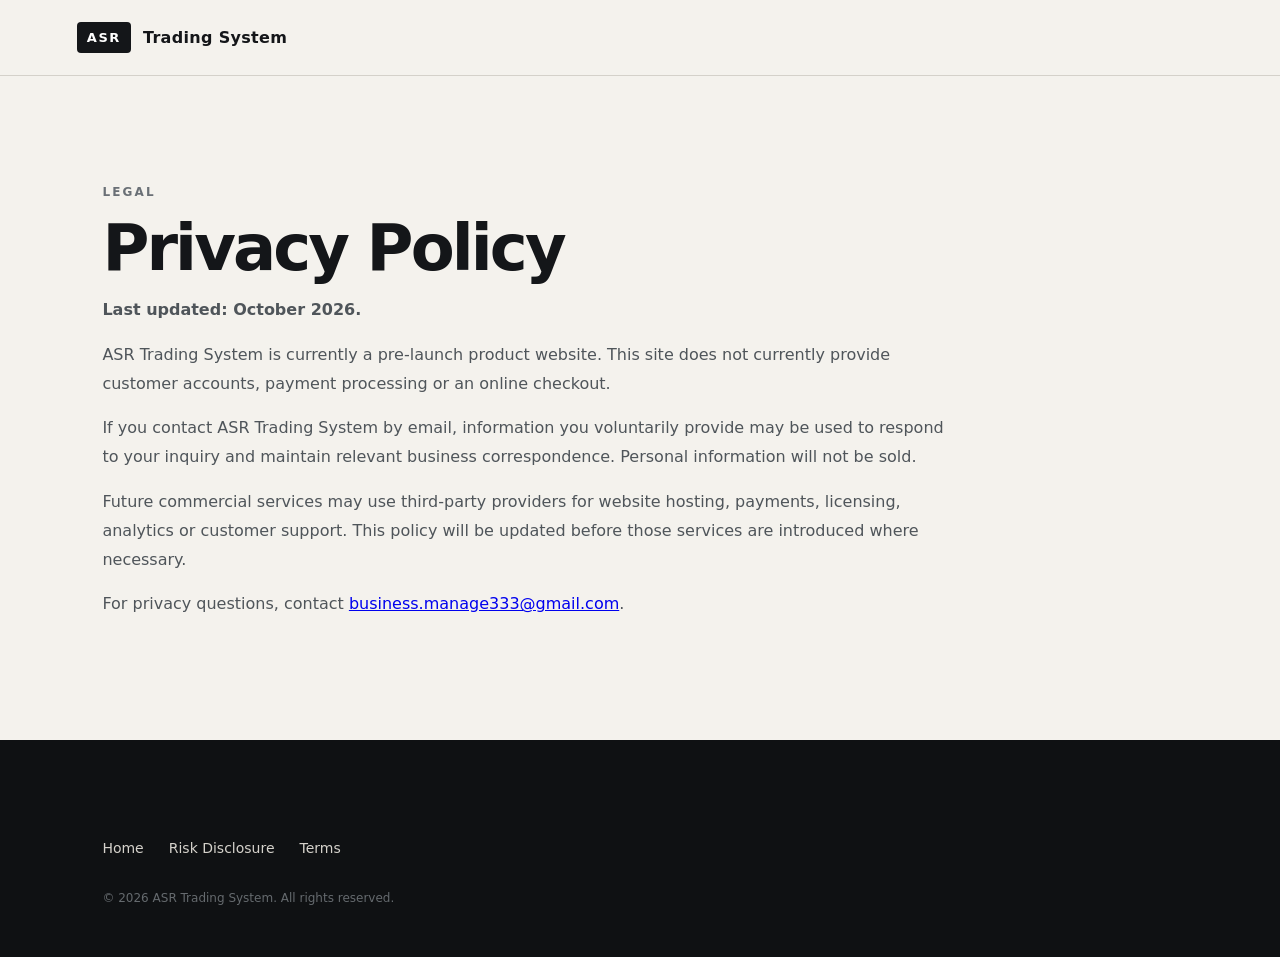
==== privacy.html @ c4603871 "Add privacy policy" ====
<!doctype html><html lang="en"><head><meta charset="utf-8"><meta name="viewport" content="width=device-width,initial-scale=1"><title>Privacy | ASR Trading System</title><link rel="stylesheet" href="styles.css"></head><body><header class="nav"><a class="brand" href="index.html"><span class="mark">ASR</span><span>Trading System</span></a></header><main><section class="section"><span class="kicker">LEGAL</span><h2>Privacy Policy</h2><div style="max-width:850px;line-height:1.8;color:#4f555a"><p><strong>Last updated: October 2026.</strong></p><p>ASR Trading System is currently a pre-launch product website. This site does not currently provide customer accounts, payment processing or an online checkout.</p><p>If you contact ASR Trading System by email, information you voluntarily provide may be used to respond to your inquiry and maintain relevant business correspondence. Personal information will not be sold.</p><p>Future commercial services may use third-party providers for website hosting, payments, licensing, analytics or customer support. This policy will be updated before those services are introduced where necessary.</p><p>For privacy questions, contact <a href="mailto:business.manage333@gmail.com">business.manage333@gmail.com</a>.</p></div></section></main><footer><div class="legal"><a href="index.html">Home</a><a href="risk.html">Risk Disclosure</a><a href="terms.html">Terms</a></div><p class="copy">© 2026 ASR Trading System. All rights reserved.</p></footer></body></html>
---- styles.css ----
*{box-sizing:border-box}html{scroll-behavior:smooth}body{margin:0;background:#f4f2ed;color:#141619;font-family:Inter,ui-sans-serif,system-ui,-apple-system,BlinkMacSystemFont,"Segoe UI",sans-serif}.nav{height:76px;display:flex;align-items:center;justify-content:space-between;padding:0 6vw;border-bottom:1px solid #d4d1ca;position:sticky;top:0;background:rgba(244,242,237,.94);backdrop-filter:blur(12px);z-index:10}.brand{display:flex;gap:12px;align-items:center;text-decoration:none;color:#141619;font-weight:750;letter-spacing:.02em}.mark{background:#141619;color:#fff;padding:8px 10px;border-radius:4px;font-size:13px;letter-spacing:.12em}.nav nav{display:flex;gap:28px}.nav nav a,.legal a{color:#555b61;text-decoration:none;font-size:14px}.nav nav a:hover,.legal a:hover{color:#111}.hero{min-height:690px;padding:110px 8vw 90px;display:flex;flex-direction:column;justify-content:center;background:linear-gradient(120deg,#f4f2ed 0%,#f4f2ed 62%,#e8e5de 62%,#e8e5de 100%)}.eyebrow,.kicker,.section-head span{font-size:12px;letter-spacing:.18em;font-weight:800;color:#6a7076}.hero h1{font-size:clamp(58px,9vw,128px);line-height:.84;letter-spacing:-.065em;margin:26px 0 30px;max-width:1000px}.hero h1 span{color:#6c737a}.lead{max-width:700px;font-size:20px;line-height:1.65;color:#4e545a}.actions{display:flex;gap:12px;margin-top:24px}.btn{display:inline-block;padding:14px 22px;border:1px solid #aaa7a0;text-decoration:none;color:#17191b;font-weight:700;font-size:14px}.btn.primary{background:#17191b;color:#fff;border-color:#17191b}.status{margin-top:48px;font-size:13px;color:#70757a}.section{padding:105px 8vw}.section-head{max-width:760px;margin-bottom:52px}.section h2{font-size:clamp(38px,5vw,70px);line-height:1;letter-spacing:-.045em;margin:16px 0}.section-head p,.split p,.release p,.contact p{font-size:18px;line-height:1.7;color:#60666c}.cards{display:grid;grid-template-columns:repeat(3,1fr);gap:1px;background:#ccc8c0;border:1px solid #ccc8c0}.cards article{background:#f4f2ed;padding:40px;min-height:290px}.tag{font-size:11px;letter-spacing:.14em;color:#747a80;font-weight:800}.cards h3{font-size:28px;margin:60px 0 15px}.cards p,.grid p{color:#62686d;line-height:1.65}.dark{background:#17191b;color:#f3f1ec}.dark .section-head span,.dark .grid p{color:#94999e}.grid{display:grid;grid-template-columns:repeat(3,1fr);border-top:1px solid #3b3e41;border-left:1px solid #3b3e41}.grid>div{padding:34px;border-right:1px solid #3b3e41;border-bottom:1px solid #3b3e41;min-height:190px}.grid b{font-size:20px}.split{display:grid;grid-template-columns:1fr 1fr;gap:10vw}.split>div:last-child{padding-top:24px}.release{background:#dfdcd4;display:flex;align-items:end;justify-content:space-between;gap:40px}.release>div{max-width:800px}.contact{min-height:420px;display:flex;align-items:center}.email{font-size:clamp(22px,3vw,42px);color:#17191b;text-decoration:none;border-bottom:2px solid #17191b}footer{background:#0f1113;color:#e7e5df;padding:65px 8vw 40px}.legal{display:flex;gap:25px;margin:35px 0}.legal a{color:#d5d2cb}.fine{max-width:950px;color:#858a8e;font-size:12px;line-height:1.7}.copy{color:#656a6e;font-size:12px;margin-top:35px}@media(max-width:800px){.nav{padding:0 5vw}.nav nav{display:none}.hero{padding:90px 6vw 70px;min-height:600px;background:#f4f2ed}.hero h1{font-size:62px}.section{padding:75px 6vw}.cards,.grid,.split{grid-template-columns:1fr}.cards h3{margin-top:35px}.release{align-items:start;flex-direction:column}.email{font-size:20px}.lead{font-size:17px}}
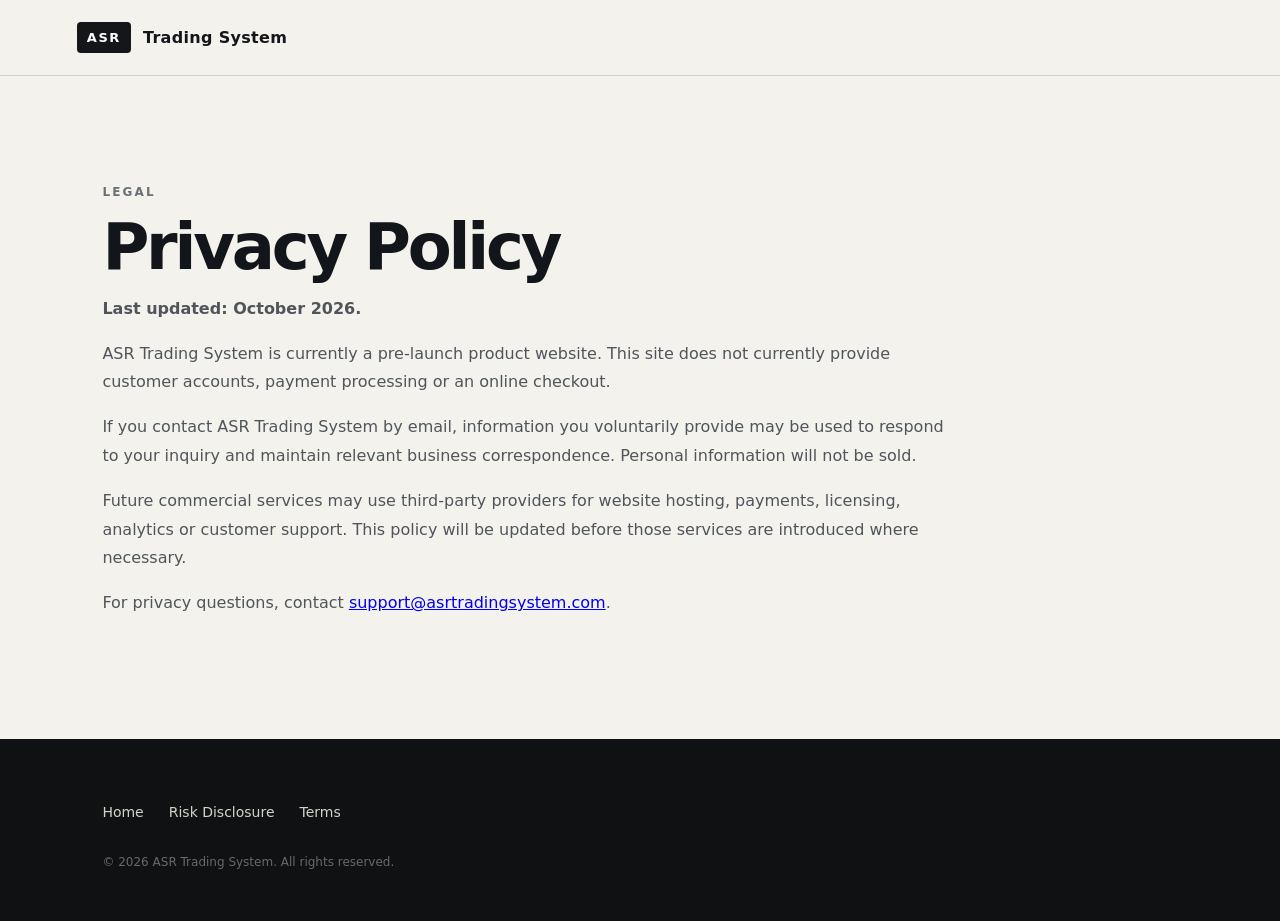
==== commit 0cc3a862: "Use ASR support email on privacy policy" ====
--- a/privacy.html
+++ b/privacy.html
@@ -1 +1 @@
-<!doctype html><html lang="en"><head><meta charset="utf-8"><meta name="viewport" content="width=device-width,initial-scale=1"><title>Privacy | ASR Trading System</title><link rel="stylesheet" href="styles.css"></head><body><header class="nav"><a class="brand" href="index.html"><span class="mark">ASR</span><span>Trading System</span></a></header><main><section class="section"><span class="kicker">LEGAL</span><h2>Privacy Policy</h2><div style="max-width:850px;line-height:1.8;color:#4f555a"><p><strong>Last updated: October 2026.</strong></p><p>ASR Trading System is currently a pre-launch product website. This site does not currently provide customer accounts, payment processing or an online checkout.</p><p>If you contact ASR Trading System by email, information you voluntarily provide may be used to respond to your inquiry and maintain relevant business correspondence. Personal information will not be sold.</p><p>Future commercial services may use third-party providers for website hosting, payments, licensing, analytics or customer support. This policy will be updated before those services are introduced where necessary.</p><p>For privacy questions, contact <a href="mailto:business.manage333@gmail.com">business.manage333@gmail.com</a>.</p></div></section></main><footer><div class="legal"><a href="index.html">Home</a><a href="risk.html">Risk Disclosure</a><a href="terms.html">Terms</a></div><p class="copy">© 2026 ASR Trading System. All rights reserved.</p></footer></body></html>+<!doctype html><html lang="en"><head><meta charset="utf-8"><meta name="viewport" content="width=device-width,initial-scale=1"><title>Privacy | ASR Trading System</title><link rel="stylesheet" href="styles.css"></head><body><header class="nav"><a class="brand" href="index.html"><span class="mark">ASR</span><span>Trading System</span></a></header><main><section class="section"><span class="kicker">LEGAL</span><h2>Privacy Policy</h2><div style="max-width:850px;line-height:1.8;color:#4f555a"><p><strong>Last updated: October 2026.</strong></p><p>ASR Trading System is currently a pre-launch product website. This site does not currently provide customer accounts, payment processing or an online checkout.</p><p>If you contact ASR Trading System by email, information you voluntarily provide may be used to respond to your inquiry and maintain relevant business correspondence. Personal information will not be sold.</p><p>Future commercial services may use third-party providers for website hosting, payments, licensing, analytics or customer support. This policy will be updated before those services are introduced where necessary.</p><p>For privacy questions, contact <a href="mailto:support@asrtradingsystem.com">support@asrtradingsystem.com</a>.</p></div></section></main><footer><div class="legal"><a href="index.html">Home</a><a href="risk.html">Risk Disclosure</a><a href="terms.html">Terms</a></div><p class="copy">© 2026 ASR Trading System. All rights reserved.</p></footer></body></html>
--- a/styles.css
+++ b/styles.css
@@ -1 +1 @@
-*{box-sizing:border-box}html{scroll-behavior:smooth}body{margin:0;background:#f4f2ed;color:#141619;font-family:Inter,ui-sans-serif,system-ui,-apple-system,BlinkMacSystemFont,"Segoe UI",sans-serif}.nav{height:76px;display:flex;align-items:center;justify-content:space-between;padding:0 6vw;border-bottom:1px solid #d4d1ca;position:sticky;top:0;background:rgba(244,242,237,.94);backdrop-filter:blur(12px);z-index:10}.brand{display:flex;gap:12px;align-items:center;text-decoration:none;color:#141619;font-weight:750;letter-spacing:.02em}.mark{background:#141619;color:#fff;padding:8px 10px;border-radius:4px;font-size:13px;letter-spacing:.12em}.nav nav{display:flex;gap:28px}.nav nav a,.legal a{color:#555b61;text-decoration:none;font-size:14px}.nav nav a:hover,.legal a:hover{color:#111}.hero{min-height:690px;padding:110px 8vw 90px;display:flex;flex-direction:column;justify-content:center;background:linear-gradient(120deg,#f4f2ed 0%,#f4f2ed 62%,#e8e5de 62%,#e8e5de 100%)}.eyebrow,.kicker,.section-head span{font-size:12px;letter-spacing:.18em;font-weight:800;color:#6a7076}.hero h1{font-size:clamp(58px,9vw,128px);line-height:.84;letter-spacing:-.065em;margin:26px 0 30px;max-width:1000px}.hero h1 span{color:#6c737a}.lead{max-width:700px;font-size:20px;line-height:1.65;color:#4e545a}.actions{display:flex;gap:12px;margin-top:24px}.btn{display:inline-block;padding:14px 22px;border:1px solid #aaa7a0;text-decoration:none;color:#17191b;font-weight:700;font-size:14px}.btn.primary{background:#17191b;color:#fff;border-color:#17191b}.status{margin-top:48px;font-size:13px;color:#70757a}.section{padding:105px 8vw}.section-head{max-width:760px;margin-bottom:52px}.section h2{font-size:clamp(38px,5vw,70px);line-height:1;letter-spacing:-.045em;margin:16px 0}.section-head p,.split p,.release p,.contact p{font-size:18px;line-height:1.7;color:#60666c}.cards{display:grid;grid-template-columns:repeat(3,1fr);gap:1px;background:#ccc8c0;border:1px solid #ccc8c0}.cards article{background:#f4f2ed;padding:40px;min-height:290px}.tag{font-size:11px;letter-spacing:.14em;color:#747a80;font-weight:800}.cards h3{font-size:28px;margin:60px 0 15px}.cards p,.grid p{color:#62686d;line-height:1.65}.dark{background:#17191b;color:#f3f1ec}.dark .section-head span,.dark .grid p{color:#94999e}.grid{display:grid;grid-template-columns:repeat(3,1fr);border-top:1px solid #3b3e41;border-left:1px solid #3b3e41}.grid>div{padding:34px;border-right:1px solid #3b3e41;border-bottom:1px solid #3b3e41;min-height:190px}.grid b{font-size:20px}.split{display:grid;grid-template-columns:1fr 1fr;gap:10vw}.split>div:last-child{padding-top:24px}.release{background:#dfdcd4;display:flex;align-items:end;justify-content:space-between;gap:40px}.release>div{max-width:800px}.contact{min-height:420px;display:flex;align-items:center}.email{font-size:clamp(22px,3vw,42px);color:#17191b;text-decoration:none;border-bottom:2px solid #17191b}footer{background:#0f1113;color:#e7e5df;padding:65px 8vw 40px}.legal{display:flex;gap:25px;margin:35px 0}.legal a{color:#d5d2cb}.fine{max-width:950px;color:#858a8e;font-size:12px;line-height:1.7}.copy{color:#656a6e;font-size:12px;margin-top:35px}@media(max-width:800px){.nav{padding:0 5vw}.nav nav{display:none}.hero{padding:90px 6vw 70px;min-height:600px;background:#f4f2ed}.hero h1{font-size:62px}.section{padding:75px 6vw}.cards,.grid,.split{grid-template-columns:1fr}.cards h3{margin-top:35px}.release{align-items:start;flex-direction:column}.email{font-size:20px}.lead{font-size:17px}}+*{box-sizing:border-box}html{scroll-behavior:smooth}body{margin:0;background:#f4f2ed;color:#121519;font-family:Inter,ui-sans-serif,system-ui,-apple-system,BlinkMacSystemFont,"Segoe UI",sans-serif}a{transition:.2s ease}.nav{height:76px;display:flex;align-items:center;justify-content:space-between;padding:0 6vw;border-bottom:1px solid #d4d1ca;position:sticky;top:0;background:rgba(244,242,237,.95);backdrop-filter:blur(14px);z-index:20}.brand{display:flex;gap:12px;align-items:center;text-decoration:none;color:#141619;font-weight:780;letter-spacing:.02em}.mark{background:#141619;color:#fff;padding:8px 10px;border-radius:4px;font-size:13px;letter-spacing:.12em}.nav nav{display:flex;gap:26px}.nav nav a,.legal a{color:#555b61;text-decoration:none;font-size:14px}.nav nav a:hover,.legal a:hover{color:#111}.hero{min-height:760px;display:grid;grid-template-columns:minmax(0,1fr) 31%;background:#f4f2ed}.hero-inner{padding:100px 7vw 80px;display:flex;flex-direction:column;justify-content:center}.eyebrow,.kicker,.section-head span{font-size:12px;letter-spacing:.18em;font-weight:800;color:#6a7076}.hero h1{font-size:clamp(62px,8.5vw,126px);line-height:.82;letter-spacing:-.065em;margin:26px 0 34px}.hero h1 span{color:#747b82}.lead{max-width:760px;font-size:20px;line-height:1.65;color:#4e545a}.actions{display:flex;gap:12px;margin-top:24px}.btn{display:inline-block;padding:14px 22px;border:1px solid #aaa7a0;text-decoration:none;color:#17191b;font-weight:750;font-size:14px}.btn:hover{transform:translateY(-1px);border-color:#17191b}.btn.primary{background:#17191b;color:#fff;border-color:#17191b}.status{margin-top:48px;font-size:11px;letter-spacing:.12em;font-weight:750;color:#70757a}.status i{display:inline-block;width:7px;height:7px;background:#6f8b78;border-radius:50%;margin-right:8px}.hero-panel{background:#e2dfd8;padding:65px 45px;display:flex;flex-direction:column;justify-content:space-between;border-left:1px solid #d4d1ca}.hero-panel>span{font-size:11px;letter-spacing:.18em;font-weight:800;color:#666c72}.metric b{display:block;font-size:130px;line-height:.8;letter-spacing:-.08em}.metric small{display:block;margin-top:20px;letter-spacing:.15em;color:#6c7278;font-weight:800}.panel-lines{border-top:1px solid #bdb9b1}.panel-lines p{margin:0;padding:15px 0;border-bottom:1px solid #bdb9b1;font-size:12px;font-weight:800;letter-spacing:.1em}.nt{font-size:12px;font-weight:800;letter-spacing:.14em}.strip{min-height:70px;background:#17191b;color:#dedbd5;display:flex;align-items:center;justify-content:space-around;gap:20px;padding:20px 6vw;font-size:11px;letter-spacing:.12em;text-transform:uppercase}.section{padding:105px 8vw}.section-head{max-width:800px;margin-bottom:52px}.section h2,.product-feature h2{font-size:clamp(40px,5vw,72px);line-height:.98;letter-spacing:-.05em;margin:16px 0}.section-head p,.about p,.release p,.contact p,.split-product p,.feature-copy>p{font-size:18px;line-height:1.7;color:#60666c}.cards{display:grid;grid-template-columns:repeat(3,1fr);gap:1px;background:#ccc8c0;border:1px solid #ccc8c0}.cards article{background:#f4f2ed;padding:38px;min-height:360px;position:relative}.num{position:absolute;right:30px;top:28px;color:#c2beb6;font-size:32px;font-weight:800}.tag{font-size:11px;letter-spacing:.14em;color:#747a80;font-weight:800}.cards h3{font-size:29px;margin:76px 0 15px}.cards p,.grid p{color:#62686d;line-height:1.65}.cards article>a{display:inline-block;margin-top:20px;color:#17191b;font-weight:750;font-size:13px;text-decoration:none}.dark{background:#17191b;color:#f3f1ec}.product-feature{padding:110px 8vw;display:grid;grid-template-columns:1fr 1fr;gap:8vw;align-items:center}.dark .kicker,.dark .section-head span,.dark .grid p{color:#94999e}.dark .feature-copy>p{color:#a5aaae}.pill-row{display:flex;flex-wrap:wrap;gap:8px;margin-top:30px}.pill-row span{border:1px solid #44484c;padding:9px 12px;font-size:11px;letter-spacing:.06em}.terminal{border:1px solid #44484c;background:#101214;padding:28px;box-shadow:0 28px 60px rgba(0,0,0,.2)}.terminal-top{display:flex;justify-content:space-between;gap:20px;border-bottom:1px solid #393d40;padding-bottom:22px;font-size:12px;letter-spacing:.08em}.terminal-top span{color:#8da995}.terminal-grid{display:grid;grid-template-columns:1fr 1fr}.terminal-grid>div{padding:26px 10px;border-bottom:1px solid #393d40}.terminal-grid>div:nth-child(odd){border-right:1px solid #393d40}.terminal small{display:block;color:#777e84;font-size:10px;letter-spacing:.13em;margin-bottom:8px}.terminal strong{font-size:14px}.terminal>p{font-size:10px;color:#656b70;line-height:1.5;margin:22px 0 0}.split-product,.about{display:grid;grid-template-columns:1fr 1fr;gap:10vw}.split-product>div:last-child,.about>div:last-child{padding-top:25px}.spec-list{margin-top:30px;border-top:1px solid #cbc7bf}.spec-list span{display:block;padding:16px 0;border-bottom:1px solid #cbc7bf;font-size:14px;font-weight:700}.indicators{background:#e4e1da}.indicator-grid{display:grid;grid-template-columns:repeat(3,1fr);border-top:1px solid #bdb9b1;border-left:1px solid #bdb9b1}.indicator-grid span{padding:28px;border-right:1px solid #bdb9b1;border-bottom:1px solid #bdb9b1;font-weight:750}.grid{display:grid;grid-template-columns:repeat(3,1fr);border-top:1px solid #3b3e41;border-left:1px solid #3b3e41}.grid>div{padding:34px;border-right:1px solid #3b3e41;border-bottom:1px solid #3b3e41;min-height:190px}.grid b{font-size:20px}.release{background:#dad7cf;display:flex;align-items:end;justify-content:space-between;gap:50px}.release>div{max-width:820px}.release-badges{display:flex;flex-wrap:wrap;gap:8px;margin-top:25px}.release-badges span{background:#f4f2ed;border:1px solid #c7c3bb;padding:9px 12px;font-size:11px;font-weight:750}.contact{min-height:430px;display:flex;align-items:center}.email{font-size:clamp(22px,3vw,42px);color:#17191b;text-decoration:none;border-bottom:2px solid #17191b}.email:hover{color:#62686d}.footer-top{display:flex;justify-content:space-between;gap:40px}footer{background:#0f1113;color:#e7e5df;padding:65px 8vw 40px}.legal{display:flex;gap:25px;flex-wrap:wrap}.legal a{color:#d5d2cb}.fine{max-width:1000px;color:#858a8e;font-size:12px;line-height:1.7;margin-top:45px}.copy{color:#656a6e;font-size:12px;margin-top:35px}@media(max-width:900px){.nav{padding:0 5vw}.nav nav{display:none}.hero{grid-template-columns:1fr;min-height:auto}.hero-inner{padding:90px 6vw 75px}.hero h1{font-size:64px}.hero-panel{display:none}.strip{justify-content:flex-start;overflow:auto;white-space:nowrap}.section,.product-feature{padding:75px 6vw}.cards,.grid,.split-product,.about,.product-feature,.indicator-grid{grid-template-columns:1fr}.cards h3{margin-top:50px}.terminal-grid{grid-template-columns:1fr}.terminal-grid>div:nth-child(odd){border-right:0}.release{align-items:start;flex-direction:column}.email{font-size:20px}.lead{font-size:17px}.footer-top{flex-direction:column}.legal{margin-top:15px}}
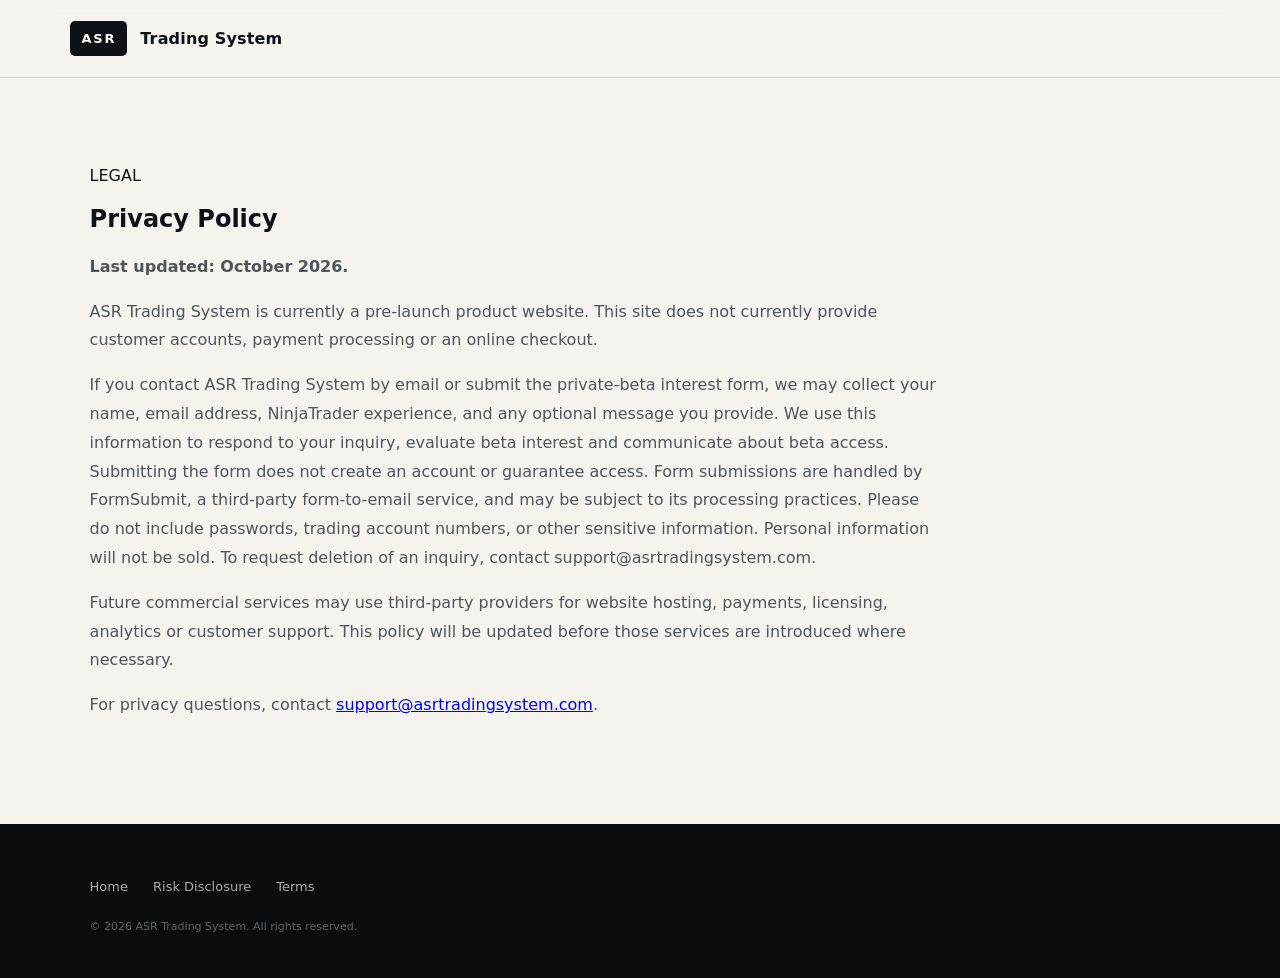
==== commit af2dcdaa: "Disclose beta form collection and third-party processing in privacy policy" ====
--- a/privacy.html
+++ b/privacy.html
@@ -1 +1 @@
-<!doctype html><html lang="en"><head><meta charset="utf-8"><meta name="viewport" content="width=device-width,initial-scale=1"><title>Privacy | ASR Trading System</title><link rel="stylesheet" href="styles.css"></head><body><header class="nav"><a class="brand" href="index.html"><span class="mark">ASR</span><span>Trading System</span></a></header><main><section class="section"><span class="kicker">LEGAL</span><h2>Privacy Policy</h2><div style="max-width:850px;line-height:1.8;color:#4f555a"><p><strong>Last updated: October 2026.</strong></p><p>ASR Trading System is currently a pre-launch product website. This site does not currently provide customer accounts, payment processing or an online checkout.</p><p>If you contact ASR Trading System by email, information you voluntarily provide may be used to respond to your inquiry and maintain relevant business correspondence. Personal information will not be sold.</p><p>Future commercial services may use third-party providers for website hosting, payments, licensing, analytics or customer support. This policy will be updated before those services are introduced where necessary.</p><p>For privacy questions, contact <a href="mailto:support@asrtradingsystem.com">support@asrtradingsystem.com</a>.</p></div></section></main><footer><div class="legal"><a href="index.html">Home</a><a href="risk.html">Risk Disclosure</a><a href="terms.html">Terms</a></div><p class="copy">© 2026 ASR Trading System. All rights reserved.</p></footer></body></html>+<!doctype html><html lang="en"><head><meta charset="utf-8"><meta name="viewport" content="width=device-width,initial-scale=1"><title>Privacy | ASR Trading System</title><link rel="stylesheet" href="styles.css"></head><body><header class="nav"><a class="brand" href="index.html"><span class="mark">ASR</span><span>Trading System</span></a></header><main><section class="section"><span class="kicker">LEGAL</span><h2>Privacy Policy</h2><div style="max-width:850px;line-height:1.8;color:#4f555a"><p><strong>Last updated: October 2026.</strong></p><p>ASR Trading System is currently a pre-launch product website. This site does not currently provide customer accounts, payment processing or an online checkout.</p><p>If you contact ASR Trading System by email or submit the private-beta interest form, we may collect your name, email address, NinjaTrader experience, and any optional message you provide. We use this information to respond to your inquiry, evaluate beta interest and communicate about beta access. Submitting the form does not create an account or guarantee access. Form submissions are handled by FormSubmit, a third-party form-to-email service, and may be subject to its processing practices. Please do not include passwords, trading account numbers, or other sensitive information. Personal information will not be sold. To request deletion of an inquiry, contact support@asrtradingsystem.com.</p><p>Future commercial services may use third-party providers for website hosting, payments, licensing, analytics or customer support. This policy will be updated before those services are introduced where necessary.</p><p>For privacy questions, contact <a href="mailto:support@asrtradingsystem.com">support@asrtradingsystem.com</a>.</p></div></section></main><footer><div class="legal"><a href="index.html">Home</a><a href="risk.html">Risk Disclosure</a><a href="terms.html">Terms</a></div><p class="copy">© 2026 ASR Trading System. All rights reserved.</p></footer></body></html>
--- a/styles.css
+++ b/styles.css
@@ -1 +1,13 @@
-*{box-sizing:border-box}html{scroll-behavior:smooth}body{margin:0;background:#f4f2ed;color:#121519;font-family:Inter,ui-sans-serif,system-ui,-apple-system,BlinkMacSystemFont,"Segoe UI",sans-serif}a{transition:.2s ease}.nav{height:76px;display:flex;align-items:center;justify-content:space-between;padding:0 6vw;border-bottom:1px solid #d4d1ca;position:sticky;top:0;background:rgba(244,242,237,.95);backdrop-filter:blur(14px);z-index:20}.brand{display:flex;gap:12px;align-items:center;text-decoration:none;color:#141619;font-weight:780;letter-spacing:.02em}.mark{background:#141619;color:#fff;padding:8px 10px;border-radius:4px;font-size:13px;letter-spacing:.12em}.nav nav{display:flex;gap:26px}.nav nav a,.legal a{color:#555b61;text-decoration:none;font-size:14px}.nav nav a:hover,.legal a:hover{color:#111}.hero{min-height:760px;display:grid;grid-template-columns:minmax(0,1fr) 31%;background:#f4f2ed}.hero-inner{padding:100px 7vw 80px;display:flex;flex-direction:column;justify-content:center}.eyebrow,.kicker,.section-head span{font-size:12px;letter-spacing:.18em;font-weight:800;color:#6a7076}.hero h1{font-size:clamp(62px,8.5vw,126px);line-height:.82;letter-spacing:-.065em;margin:26px 0 34px}.hero h1 span{color:#747b82}.lead{max-width:760px;font-size:20px;line-height:1.65;color:#4e545a}.actions{display:flex;gap:12px;margin-top:24px}.btn{display:inline-block;padding:14px 22px;border:1px solid #aaa7a0;text-decoration:none;color:#17191b;font-weight:750;font-size:14px}.btn:hover{transform:translateY(-1px);border-color:#17191b}.btn.primary{background:#17191b;color:#fff;border-color:#17191b}.status{margin-top:48px;font-size:11px;letter-spacing:.12em;font-weight:750;color:#70757a}.status i{display:inline-block;width:7px;height:7px;background:#6f8b78;border-radius:50%;margin-right:8px}.hero-panel{background:#e2dfd8;padding:65px 45px;display:flex;flex-direction:column;justify-content:space-between;border-left:1px solid #d4d1ca}.hero-panel>span{font-size:11px;letter-spacing:.18em;font-weight:800;color:#666c72}.metric b{display:block;font-size:130px;line-height:.8;letter-spacing:-.08em}.metric small{display:block;margin-top:20px;letter-spacing:.15em;color:#6c7278;font-weight:800}.panel-lines{border-top:1px solid #bdb9b1}.panel-lines p{margin:0;padding:15px 0;border-bottom:1px solid #bdb9b1;font-size:12px;font-weight:800;letter-spacing:.1em}.nt{font-size:12px;font-weight:800;letter-spacing:.14em}.strip{min-height:70px;background:#17191b;color:#dedbd5;display:flex;align-items:center;justify-content:space-around;gap:20px;padding:20px 6vw;font-size:11px;letter-spacing:.12em;text-transform:uppercase}.section{padding:105px 8vw}.section-head{max-width:800px;margin-bottom:52px}.section h2,.product-feature h2{font-size:clamp(40px,5vw,72px);line-height:.98;letter-spacing:-.05em;margin:16px 0}.section-head p,.about p,.release p,.contact p,.split-product p,.feature-copy>p{font-size:18px;line-height:1.7;color:#60666c}.cards{display:grid;grid-template-columns:repeat(3,1fr);gap:1px;background:#ccc8c0;border:1px solid #ccc8c0}.cards article{background:#f4f2ed;padding:38px;min-height:360px;position:relative}.num{position:absolute;right:30px;top:28px;color:#c2beb6;font-size:32px;font-weight:800}.tag{font-size:11px;letter-spacing:.14em;color:#747a80;font-weight:800}.cards h3{font-size:29px;margin:76px 0 15px}.cards p,.grid p{color:#62686d;line-height:1.65}.cards article>a{display:inline-block;margin-top:20px;color:#17191b;font-weight:750;font-size:13px;text-decoration:none}.dark{background:#17191b;color:#f3f1ec}.product-feature{padding:110px 8vw;display:grid;grid-template-columns:1fr 1fr;gap:8vw;align-items:center}.dark .kicker,.dark .section-head span,.dark .grid p{color:#94999e}.dark .feature-copy>p{color:#a5aaae}.pill-row{display:flex;flex-wrap:wrap;gap:8px;margin-top:30px}.pill-row span{border:1px solid #44484c;padding:9px 12px;font-size:11px;letter-spacing:.06em}.terminal{border:1px solid #44484c;background:#101214;padding:28px;box-shadow:0 28px 60px rgba(0,0,0,.2)}.terminal-top{display:flex;justify-content:space-between;gap:20px;border-bottom:1px solid #393d40;padding-bottom:22px;font-size:12px;letter-spacing:.08em}.terminal-top span{color:#8da995}.terminal-grid{display:grid;grid-template-columns:1fr 1fr}.terminal-grid>div{padding:26px 10px;border-bottom:1px solid #393d40}.terminal-grid>div:nth-child(odd){border-right:1px solid #393d40}.terminal small{display:block;color:#777e84;font-size:10px;letter-spacing:.13em;margin-bottom:8px}.terminal strong{font-size:14px}.terminal>p{font-size:10px;color:#656b70;line-height:1.5;margin:22px 0 0}.split-product,.about{display:grid;grid-template-columns:1fr 1fr;gap:10vw}.split-product>div:last-child,.about>div:last-child{padding-top:25px}.spec-list{margin-top:30px;border-top:1px solid #cbc7bf}.spec-list span{display:block;padding:16px 0;border-bottom:1px solid #cbc7bf;font-size:14px;font-weight:700}.indicators{background:#e4e1da}.indicator-grid{display:grid;grid-template-columns:repeat(3,1fr);border-top:1px solid #bdb9b1;border-left:1px solid #bdb9b1}.indicator-grid span{padding:28px;border-right:1px solid #bdb9b1;border-bottom:1px solid #bdb9b1;font-weight:750}.grid{display:grid;grid-template-columns:repeat(3,1fr);border-top:1px solid #3b3e41;border-left:1px solid #3b3e41}.grid>div{padding:34px;border-right:1px solid #3b3e41;border-bottom:1px solid #3b3e41;min-height:190px}.grid b{font-size:20px}.release{background:#dad7cf;display:flex;align-items:end;justify-content:space-between;gap:50px}.release>div{max-width:820px}.release-badges{display:flex;flex-wrap:wrap;gap:8px;margin-top:25px}.release-badges span{background:#f4f2ed;border:1px solid #c7c3bb;padding:9px 12px;font-size:11px;font-weight:750}.contact{min-height:430px;display:flex;align-items:center}.email{font-size:clamp(22px,3vw,42px);color:#17191b;text-decoration:none;border-bottom:2px solid #17191b}.email:hover{color:#62686d}.footer-top{display:flex;justify-content:space-between;gap:40px}footer{background:#0f1113;color:#e7e5df;padding:65px 8vw 40px}.legal{display:flex;gap:25px;flex-wrap:wrap}.legal a{color:#d5d2cb}.fine{max-width:1000px;color:#858a8e;font-size:12px;line-height:1.7;margin-top:45px}.copy{color:#656a6e;font-size:12px;margin-top:35px}@media(max-width:900px){.nav{padding:0 5vw}.nav nav{display:none}.hero{grid-template-columns:1fr;min-height:auto}.hero-inner{padding:90px 6vw 75px}.hero h1{font-size:64px}.hero-panel{display:none}.strip{justify-content:flex-start;overflow:auto;white-space:nowrap}.section,.product-feature{padding:75px 6vw}.cards,.grid,.split-product,.about,.product-feature,.indicator-grid{grid-template-columns:1fr}.cards h3{margin-top:50px}.terminal-grid{grid-template-columns:1fr}.terminal-grid>div:nth-child(odd){border-right:0}.release{align-items:start;flex-direction:column}.email{font-size:20px}.lead{font-size:17px}.footer-top{flex-direction:column}.legal{margin-top:15px}}+/* ASR premium visual refinement */
+:root{--paper:#f5f3ee;--paper2:#ebe8e1;--ink:#0e1216;--muted:#667079;--line:#d4d0c7;--dark:#11161a;--dark2:#0a0e11;--steel:#8b949b;--accent:#668b76;--accent2:#86a493;--warm:#d8d3c8}
+*{box-sizing:border-box}html{scroll-behavior:smooth}body{margin:0;background:var(--paper);color:var(--ink);font-family:Inter,ui-sans-serif,system-ui,-apple-system,BlinkMacSystemFont,"Segoe UI",sans-serif;-webkit-font-smoothing:antialiased}a{transition:.25s cubic-bezier(.2,.7,.2,1)}
+.nav{height:78px;display:flex;align-items:center;justify-content:space-between;padding:0 5.5vw;border-bottom:1px solid rgba(130,130,120,.28);position:sticky;top:0;background:rgba(245,243,238,.92);backdrop-filter:blur(20px);z-index:50}.brand{display:flex;gap:13px;align-items:center;text-decoration:none;color:var(--ink);font-weight:800;letter-spacing:.01em}.mark{background:var(--ink);color:#fff;padding:10px 11px;border-radius:5px;font-size:13px;letter-spacing:.14em}.nav nav{display:flex;gap:29px}.nav nav a,.footer-nav a,.legal a{color:#5c646b;text-decoration:none;font-size:13px}.nav nav a:hover,.footer-nav a:hover,.legal a:hover{color:var(--ink)}.nav-cta{padding:11px 17px;background:var(--ink);color:#fff;text-decoration:none;font-size:12px;font-weight:800}.nav-cta:hover,.btn.primary:hover{background:#26322c}
+.hero{min-height:700px;display:grid;grid-template-columns:minmax(0,1.55fr) minmax(380px,.65fr);border-bottom:1px solid var(--line)}.hero-inner{padding:78px 6.5vw 55px;display:flex;flex-direction:column;justify-content:center}.eyebrow,.section-label{font-size:11px;letter-spacing:.19em;font-weight:850;color:#68727a}.eyebrow i{display:inline-block;width:7px;height:7px;background:var(--accent);border-radius:50%;margin-right:9px}.hero h1{font-size:clamp(60px,7vw,108px);line-height:.89;letter-spacing:-.062em;margin:25px 0 28px;max-width:1080px}.hero h1 span{color:var(--steel)}.lead{max-width:780px;font-size:19px;line-height:1.62;color:#4f5961}.actions{display:flex;gap:10px;margin-top:22px}.btn{display:inline-block;padding:14px 20px;border:1px solid #aaa7a0;text-decoration:none;color:#15191d;font-weight:800;font-size:12px;letter-spacing:.015em}.btn:hover{transform:translateY(-2px);border-color:#15191d}.btn.primary{background:var(--ink);color:#fff;border-color:var(--ink)}.btn.ghost{background:transparent}.hero-meta{display:flex;gap:32px;margin-top:43px;padding-top:18px;border-top:1px solid var(--line);max-width:820px}.hero-meta span{font-size:10px;color:#7b8287;letter-spacing:.07em}.hero-meta b{color:#272d31}
+.hero-visual{background:var(--dark);color:#eeeae2;padding:42px 38px;display:flex;flex-direction:column;justify-content:space-between;position:relative;overflow:hidden}.hero-visual:before{content:"";position:absolute;width:500px;height:500px;border:1px solid #293036;border-radius:50%;right:-280px;top:110px}.hero-visual:after{content:"";position:absolute;width:310px;height:310px;border:1px solid #242b30;border-radius:50%;right:-150px;top:205px}.visual-top,.visual-foot{display:flex;justify-content:space-between;position:relative;z-index:2;font-size:9px;letter-spacing:.14em;color:#858d93;font-weight:800}.live{color:#9db4a6}.live i,.ready i{display:inline-block;width:6px;height:6px;border-radius:50%;background:var(--accent2);margin-right:6px;box-shadow:0 0 0 4px rgba(134,164,147,.08)}.visual-core{position:relative;z-index:2;margin:25px 0}.visual-core>small{font-size:9px;color:#727a80;letter-spacing:.17em}.workflow-item{position:relative;border-bottom:1px solid #30373c;padding:18px 0 15px;transition:.25s ease}.workflow-item:hover{padding-left:9px;border-color:var(--accent)}.workflow-item strong{display:block;font-size:42px;line-height:1;color:#454d53;letter-spacing:-.05em}.workflow-item p{font-size:13px;letter-spacing:.12em;font-weight:800;margin:4px 0}.workflow-item span{font-size:8px;letter-spacing:.09em;color:#707980}.trustbar{min-height:62px;background:#0b0f12;color:#a8afb4;display:flex;align-items:center;justify-content:space-around;gap:28px;padding:17px 5vw;font-size:9px;font-weight:800;letter-spacing:.15em;white-space:nowrap;overflow:hidden}
+.section{padding:88px 7vw}.intro{padding-bottom:94px}.intro-grid{display:grid;grid-template-columns:1.1fr .75fr;gap:9vw;margin-top:22px;align-items:start}.intro h2,.price-section h2,.release h2,.contact h2,.section-head h2,.execution h2,.philosophy h2{font-size:clamp(44px,5.2vw,74px);line-height:.97;letter-spacing:-.052em;margin:14px 0 25px}.intro h2 em,.price-section h2 em{font-style:normal;color:var(--steel)}.large-copy{font-size:20px!important;line-height:1.52!important;color:#293138!important}.intro-grid p,.price-grid p,.contact p,.release p{font-size:16px;line-height:1.7;color:#626b72}.platform-cards{display:grid;grid-template-columns:repeat(3,1fr);margin-top:58px;border-top:1px solid #cbc7bf;border-left:1px solid #cbc7bf}.platform-cards article{min-height:320px;padding:29px;border-right:1px solid #cbc7bf;border-bottom:1px solid #cbc7bf;display:flex;flex-direction:column;transition:.28s cubic-bezier(.2,.7,.2,1)}.platform-cards article:hover{background:var(--paper2);transform:translateY(-4px);box-shadow:0 18px 35px rgba(22,28,32,.06)}.platform-cards article>span{font-size:34px;color:#bbb7af;font-weight:800}.platform-cards small,.intel-grid small{font-size:9px;letter-spacing:.15em;color:#768087;font-weight:850;margin-top:42px}.platform-cards h3{font-size:27px;margin:9px 0 11px}.platform-cards p{color:#626b72;line-height:1.6}.platform-cards a{margin-top:auto;color:#171b1e;text-decoration:none;font-size:12px;font-weight:800}.platform-cards a:after{content:"  →";color:var(--accent)}
+.execution{background:linear-gradient(135deg,#14191d,#0d1215);color:#f0eee8;padding:94px 7vw;display:grid;grid-template-columns:.9fr 1.1fr;gap:7vw;align-items:center}.light{color:#858e94}.execution-copy>p{font-size:16px;line-height:1.68;color:#a3aaaf;max-width:670px}.engine-list{border-top:1px solid #3a4247;margin-top:28px}.engine-list>div{display:grid;grid-template-columns:76px 125px 1fr;gap:17px;align-items:start;border-bottom:1px solid #343c41;padding:17px 0;transition:.2s}.engine-list>div:hover{border-color:#5e7969}.engine-list small{font-size:8px;letter-spacing:.13em;color:#737c82;font-weight:850}.engine-list b{font-size:17px}.engine-list span{font-size:11px;line-height:1.5;color:#92999e}.development-note{font-size:10px!important;color:#747c81!important;margin-top:17px}.control-console{background:var(--dark2);border:1px solid #3b454b;box-shadow:0 28px 70px rgba(0,0,0,.34);transform:translateZ(0);transition:.35s}.control-console:hover{transform:translateY(-5px);box-shadow:0 35px 85px rgba(0,0,0,.42)}.console-head{padding:20px 23px;display:flex;justify-content:space-between;align-items:center;border-bottom:1px solid #30383d;font-size:11px;letter-spacing:.07em}.asr-chip{background:#e8e5de;color:#111;padding:6px 7px;margin-right:9px;font-weight:900}.ready{color:#9cb2a4;font-size:9px}.console-screen{height:205px;padding:18px 23px;border-bottom:1px solid #282f34;background:radial-gradient(circle at 65% 50%,rgba(102,139,118,.10),transparent 37%),linear-gradient(180deg,#11171a,#0b0f12)}.screen-kicker{font-size:8px;letter-spacing:.14em;color:#69737a}.signal-map{height:150px;margin-top:11px;position:relative;overflow:hidden;background:linear-gradient(rgba(255,255,255,.025) 1px,transparent 1px),linear-gradient(90deg,rgba(255,255,255,.025) 1px,transparent 1px);background-size:36px 36px}.axis{position:absolute;background:#30383d}.axis.a1{height:1px;left:0;right:0;top:72px}.axis.a2{width:1px;top:0;bottom:0;left:50%}.trace{position:absolute;height:2px;background:var(--accent2);transform-origin:left center}.trace.t1{width:33%;left:5%;top:101px;transform:rotate(-17deg)}.trace.t2{width:39%;left:36%;top:78px;transform:rotate(13deg);background:#929aa0}.pulse{position:absolute;width:9px;height:9px;border:2px solid var(--accent2);border-radius:50%;box-shadow:0 0 0 5px rgba(134,164,147,.08)}.pulse.p1{left:35%;top:82px}.pulse.p2{left:71%;top:91px}.screen-label{position:absolute;font-size:7px;letter-spacing:.12em;color:#7d878d}.screen-label.l1{left:6%;top:109px}.screen-label.l2{right:8%;top:102px}.console-row{padding:16px 23px;display:flex;justify-content:space-between;gap:20px;border-bottom:1px solid #282f34}.console-row span{color:#747e84;font-size:9px;letter-spacing:.13em}.console-row b{font-size:10px;letter-spacing:.05em}.console-actions{display:grid;grid-template-columns:repeat(3,1fr);gap:1px;background:#343c41;margin:20px}.console-actions span{background:#181e21;padding:12px 8px;text-align:center;font-size:8px;letter-spacing:.08em;color:#a6adb1}.console-actions span:first-child{box-shadow:inset 0 2px 0 var(--accent)}
+.price-section{padding-top:88px;padding-bottom:88px}.price-grid{display:grid;grid-template-columns:.85fr 1.15fr;gap:9vw;margin-top:20px}.spec-stack{border-top:1px solid #cbc7bf}.spec-stack>div{display:grid;grid-template-columns:45px 1fr;column-gap:18px;padding:21px 0;border-bottom:1px solid #cbc7bf}.spec-stack span{grid-row:1/3;color:#a8a49c;font-size:12px;font-weight:800}.spec-stack b{font-size:18px}.spec-stack p{grid-column:2;margin:7px 0 0!important;font-size:14px!important}.intelligence{background:#e4e1da}.section-head{display:grid;grid-template-columns:1fr .7fr;gap:8vw;align-items:end}.section-head p{font-size:16px;line-height:1.65;color:#646d73}.intel-grid{display:grid;grid-template-columns:repeat(3,1fr);border-top:1px solid #bdb9b1;border-left:1px solid #bdb9b1;margin-top:8px}.intel-grid article{padding:28px;min-height:195px;border-right:1px solid #bdb9b1;border-bottom:1px solid #bdb9b1;transition:.25s ease}.intel-grid article:hover{background:#d9d6cf;box-shadow:inset 0 3px 0 var(--accent)}.intel-grid small{display:block;margin:0 0 34px}.intel-grid b{display:block;font-size:21px;margin-bottom:8px}.intel-grid p{font-size:13px;color:#636c72;line-height:1.55}.philosophy{background:#0d1215;color:#f0eee9;padding:92px 7vw;display:grid;grid-template-columns:1.1fr .9fr;gap:9vw}.philosophy h2{max-width:800px}.principles{border-top:1px solid #394146}.principles p{display:grid;grid-template-columns:125px 1fr;gap:20px;margin:0;padding:19px 0;border-bottom:1px solid #394146}.principles b{font-size:13px}.principles span{color:#959da2;font-size:13px;line-height:1.5}.release{background:#ddd9d1}.release>div{max-width:1000px}.release p{max-width:700px}.release-track{display:grid;grid-template-columns:repeat(4,1fr);margin-top:44px;border-top:1px solid #aaa69f}.release-track>div{padding:18px 10px 0 0;font-size:11px;font-weight:800;color:#777e83;position:relative}.release-track i{position:absolute;width:9px;height:9px;background:#b4b0a8;border-radius:50%;top:-5px;left:0}.release-track .complete i,.release-track .active i{background:var(--accent)}.release-track .complete,.release-track .active{color:#30373c}.contact{padding-top:82px;padding-bottom:82px}.contact-grid{display:grid;grid-template-columns:1fr 1fr;gap:9vw;margin-top:15px;align-items:start}.contact-grid>div{padding-top:15px}.email{display:block;font-size:clamp(20px,2.5vw,34px);color:#171b1e;text-decoration:none;border-bottom:1px solid #99958e;padding-bottom:12px;margin-bottom:26px}.email:hover{color:#4f735f;border-color:var(--accent)}
+.footer-top,.footer-mid{display:flex;justify-content:space-between;gap:40px;align-items:center}footer{background:#090d10;color:#e7e4de;padding:55px 7vw 34px}.footer-brand{color:#f0eee9}.footer-nav,.legal{display:flex;gap:25px;flex-wrap:wrap}.footer-nav a,.legal a{color:#aaaeb1}.footer-mid{margin-top:42px;padding-top:24px;border-top:1px solid #2e363a}.footer-mid p{color:#888f94;font-size:13px}.fine{max-width:1050px;color:#70787d;font-size:11px;line-height:1.65;margin-top:38px}.copy{color:#5d656a;font-size:11px;margin-top:26px}
+@media(prefers-reduced-motion:no-preference){.platform-cards article,.intel-grid article,.control-console,.btn{will-change:transform}.pulse{animation:pulse 2.4s ease-in-out infinite}@keyframes pulse{0%,100%{box-shadow:0 0 0 4px rgba(134,164,147,.06)}50%{box-shadow:0 0 0 10px rgba(134,164,147,.015)}}}
+@media(max-width:980px){.nav nav,.nav-cta{display:none}.hero{grid-template-columns:1fr;min-height:auto}.hero-inner{padding:75px 6vw 55px}.hero-visual{display:none}.hero h1{font-size:64px}.hero-meta{flex-wrap:wrap}.trustbar{justify-content:flex-start}.section,.execution,.philosophy{padding:70px 6vw}.intro-grid,.price-grid,.execution,.philosophy,.contact-grid,.section-head{grid-template-columns:1fr}.platform-cards,.intel-grid{grid-template-columns:1fr}.platform-cards article{min-height:260px}.platform-cards small{margin-top:30px}.engine-list>div{grid-template-columns:70px 110px 1fr}.release-track{grid-template-columns:1fr 1fr;gap:30px}.release-track>div{border-top:1px solid #bcb8b0;padding-top:14px}.release-track i{display:none}.footer-top,.footer-mid{align-items:flex-start;flex-direction:column}.lead{font-size:17px}.hero-meta{gap:15px 25px}}
+@media(max-width:620px){.nav{height:70px;padding:0 5vw}.hero h1{font-size:49px}.hero-inner{padding-top:58px}.actions{flex-direction:column;align-items:flex-start}.engine-list>div{grid-template-columns:1fr}.engine-list span{max-width:420px}.control-console{margin-top:12px}.console-row{flex-direction:column;gap:7px}.console-actions{grid-template-columns:1fr}.hero-meta{display:grid}.section,.execution,.philosophy{padding:58px 5vw}.platform-cards{margin-top:42px}.intro h2,.price-section h2,.release h2,.contact h2,.section-head h2,.execution h2,.philosophy h2{font-size:43px}.trustbar{min-height:54px}.footer-nav,.legal{gap:15px}}
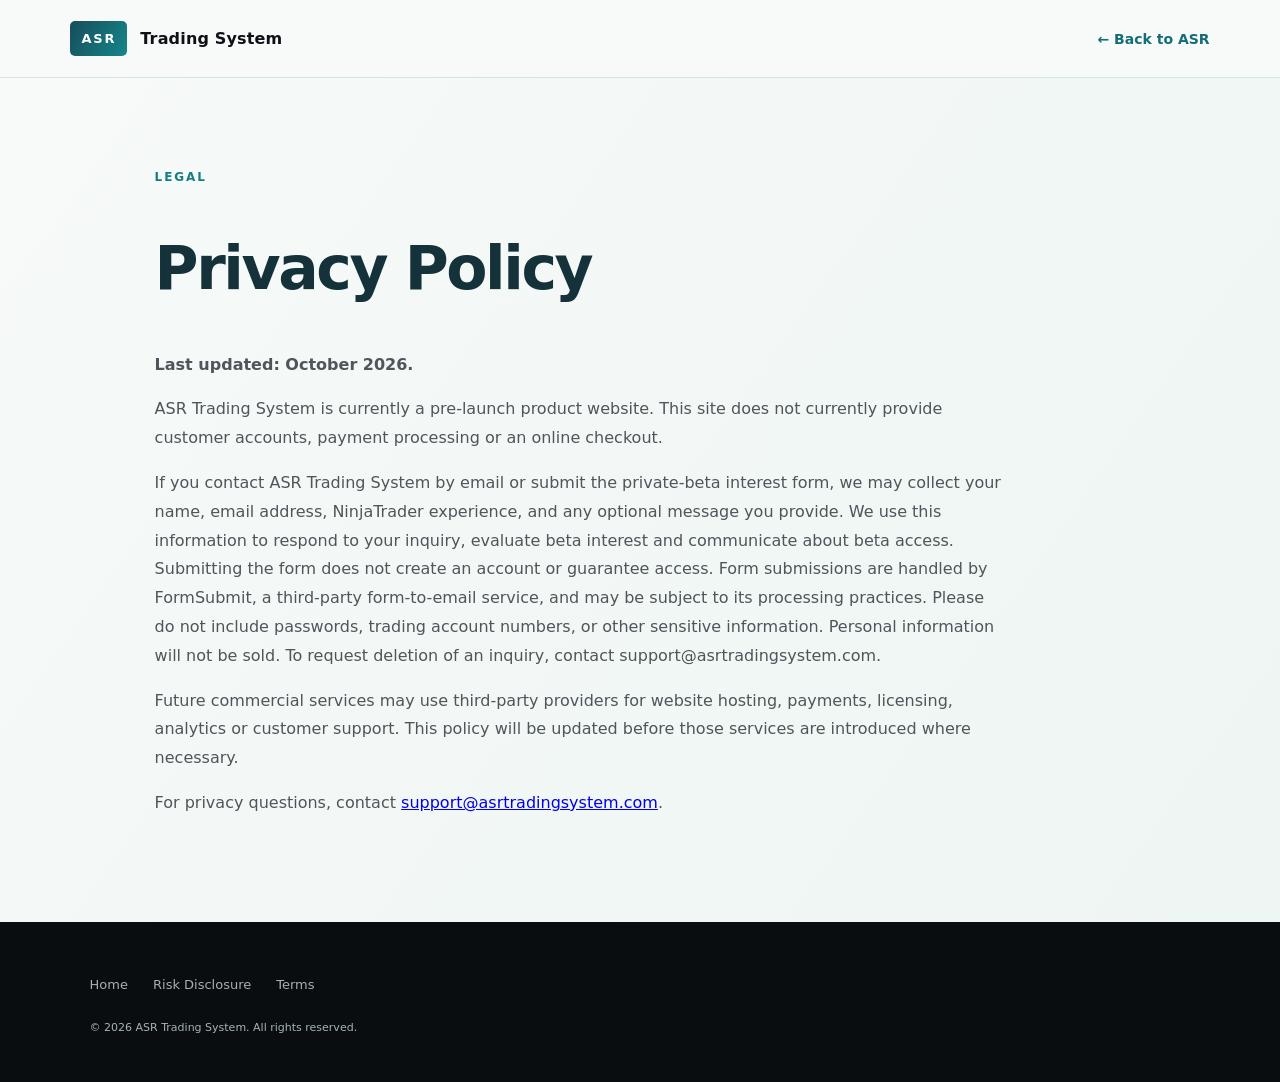
==== commit 995b3569: "Improve mobile navigation, beta clarity, accessibility and consistent ASR presentation" ====
--- a/privacy.html
+++ b/privacy.html
@@ -1 +1 @@
-<!doctype html><html lang="en"><head><meta charset="utf-8"><meta name="viewport" content="width=device-width,initial-scale=1"><title>Privacy | ASR Trading System</title><link rel="stylesheet" href="styles.css"></head><body><header class="nav"><a class="brand" href="index.html"><span class="mark">ASR</span><span>Trading System</span></a></header><main><section class="section"><span class="kicker">LEGAL</span><h2>Privacy Policy</h2><div style="max-width:850px;line-height:1.8;color:#4f555a"><p><strong>Last updated: October 2026.</strong></p><p>ASR Trading System is currently a pre-launch product website. This site does not currently provide customer accounts, payment processing or an online checkout.</p><p>If you contact ASR Trading System by email or submit the private-beta interest form, we may collect your name, email address, NinjaTrader experience, and any optional message you provide. We use this information to respond to your inquiry, evaluate beta interest and communicate about beta access. Submitting the form does not create an account or guarantee access. Form submissions are handled by FormSubmit, a third-party form-to-email service, and may be subject to its processing practices. Please do not include passwords, trading account numbers, or other sensitive information. Personal information will not be sold. To request deletion of an inquiry, contact support@asrtradingsystem.com.</p><p>Future commercial services may use third-party providers for website hosting, payments, licensing, analytics or customer support. This policy will be updated before those services are introduced where necessary.</p><p>For privacy questions, contact <a href="mailto:support@asrtradingsystem.com">support@asrtradingsystem.com</a>.</p></div></section></main><footer><div class="legal"><a href="index.html">Home</a><a href="risk.html">Risk Disclosure</a><a href="terms.html">Terms</a></div><p class="copy">© 2026 ASR Trading System. All rights reserved.</p></footer></body></html>+<!doctype html><html lang="en"><head><meta charset="utf-8"><meta name="viewport" content="width=device-width,initial-scale=1"><title>Privacy | ASR Trading System</title><link rel="stylesheet" href="styles.css"><link rel="stylesheet" href="website-refinements.css"></head><body class="legal-page"><header class="nav"><a class="brand" href="index.html"><span class="mark">ASR</span><span>Trading System</span></a><a class="legal-back" href="index.html">← Back to ASR</a></header><main><section class="section"><span class="kicker">LEGAL</span><h1>Privacy Policy</h1><div style="max-width:850px;line-height:1.8;color:#4f555a"><p><strong>Last updated: October 2026.</strong></p><p>ASR Trading System is currently a pre-launch product website. This site does not currently provide customer accounts, payment processing or an online checkout.</p><p>If you contact ASR Trading System by email or submit the private-beta interest form, we may collect your name, email address, NinjaTrader experience, and any optional message you provide. We use this information to respond to your inquiry, evaluate beta interest and communicate about beta access. Submitting the form does not create an account or guarantee access. Form submissions are handled by FormSubmit, a third-party form-to-email service, and may be subject to its processing practices. Please do not include passwords, trading account numbers, or other sensitive information. Personal information will not be sold. To request deletion of an inquiry, contact support@asrtradingsystem.com.</p><p>Future commercial services may use third-party providers for website hosting, payments, licensing, analytics or customer support. This policy will be updated before those services are introduced where necessary.</p><p>For privacy questions, contact <a href="mailto:support@asrtradingsystem.com">support@asrtradingsystem.com</a>.</p></div></section></main><footer><div class="legal"><a href="index.html">Home</a><a href="risk.html">Risk Disclosure</a><a href="terms.html">Terms</a></div><p class="copy">© 2026 ASR Trading System. All rights reserved.</p></footer></body></html>
--- a/website-refinements.css
+++ b/website-refinements.css
@@ -0,0 +1,75 @@
+/* Focused usability and presentation corrections; retain the established layout. */
+:root{--accent:#16868a;--accent2:#50aaa1;--paper:#f7faf9;--paper2:#eaf2ef;--dark:#112932}
+html{scroll-padding-top:100px}
+body{overflow-wrap:break-word}
+[hidden]{display:none!important}
+a:focus-visible,button:focus-visible,summary:focus-visible{outline:3px solid #d6a764;outline-offset:4px}
+.skip-link{position:fixed;left:16px;top:-100px;z-index:1000;padding:14px 20px;background:#112932;color:white}
+.skip-link:focus{top:12px}
+.menu-toggle{display:none}
+.nav nav{gap:clamp(12px,1.8vw,25px)}
+.nav nav a,.nav-cta{white-space:nowrap}
+.hero-meta{line-height:1.7}
+.section-label.light,.execution .section-label,.philosophy .section-label{color:#a6c9ca}
+.engine-list small{color:#b3cbce;font-size:10px;line-height:1.6}
+.engine-list span{color:#c0d0d3;font-size:13px;line-height:1.65}
+.development-note{font-size:13px!important;color:#bed0d2!important;line-height:1.65!important}
+.fine,.copy{color:#a6b3b8;line-height:1.75}
+.execution{grid-template-columns:minmax(0,1.2fr) minmax(0,.8fr)}
+.engine-list>div{grid-template-columns:90px minmax(100px,.65fr) minmax(0,1fr)}
+.execution-preview{margin:0;padding:26px;border:1px solid #426269;background:#0b202a;text-align:center}
+.execution-preview img{display:block;max-width:100%;width:260px;height:auto;margin:auto}
+.execution-preview figcaption{max-width:420px;margin:24px auto 0;text-align:left;color:#c1d1d4;font-size:13px;line-height:1.7}
+.execution-preview figcaption strong{display:block;color:#e7c395;margin-bottom:7px;font-size:15px}
+.product-gallery{background:linear-gradient(135deg,#102630,#173e45);color:#f6faf8}
+.product-gallery .section-label{color:#d8b681}
+.product-gallery h2{font-size:clamp(32px,4.5vw,60px);line-height:1.08;letter-spacing:-.04em;margin:18px 0}
+.gallery-lead{color:#c7d9da;font-size:17px;line-height:1.7;max-width:760px}
+.gallery-switcher{display:flex;flex-wrap:wrap;gap:10px;margin:28px 0 18px}
+.gallery-switcher button{font:inherit;font-size:14px;font-weight:700;min-height:44px;padding:11px 18px;border:1px solid #63858a;background:#102b35;color:#cfe2e2;cursor:pointer}
+.gallery-switcher button:hover{border-color:#d6a764}
+.gallery-switcher button[aria-pressed=true]{background:#286a70;color:#fff;border-color:#80c5be}
+.gallery-frame{margin:0;border:1px solid #56767d;background:#091923}
+.gallery-frame>a{display:flex;align-items:center;justify-content:center;min-height:200px;aspect-ratio:1700/1004;background:#080e12;cursor:zoom-in}
+.gallery-frame img{display:block;max-width:100%;width:auto;height:auto;max-height:670px;object-fit:contain}
+.gallery-frame figcaption{padding:22px 25px;display:flex;align-items:center;justify-content:space-between;gap:25px;border-top:1px solid #37535d}
+.gallery-frame figcaption strong{font-size:18px;color:#f1f6f4}
+.gallery-frame figcaption p{margin:8px 0 0;color:#bcd0d3;font-size:14px;line-height:1.7}
+.gallery-frame figcaption>a{color:#edc58d;white-space:nowrap;font-size:14px;min-height:44px;display:inline-flex;align-items:center}
+.gallery-note{max-width:950px;font-size:13px;line-height:1.7;color:#b6c9cd;margin:20px 0 0}
+#screenshot-dialog{width:min(1500px,96vw);max-width:96vw;max-height:94dvh;padding:0;border:1px solid #60818a;background:#091923;color:#edf5f4}
+#screenshot-dialog::backdrop{background:#000d}
+.dialog-header{display:flex;align-items:center;justify-content:space-between;gap:20px;padding:14px 20px}
+.dialog-header h2{font-size:18px;line-height:1.4;margin:0}
+.dialog-header button{font:inherit;min-height:44px;padding:10px 18px;border:1px solid #739a9c;background:#174a52;color:white;cursor:pointer;white-space:nowrap}
+#enlarged-screenshot{display:block;max-width:100%;max-height:72dvh;object-fit:contain;margin:auto}
+#screenshot-dialog>p{padding:0 20px;font-size:12px;color:#b9cfd0;line-height:1.6}
+.beta-invite .contact-notice{max-width:720px;padding:18px 22px;border:1px solid #ba9866;background:#15383e;color:#ecdfc9;text-align:left;font-size:14px;line-height:1.65}
+.contact-notice strong{display:block;color:#ffe0b3;margin-bottom:6px}
+.beta-form .beta-consent a,.beta-form .form-fine a{display:inline;background:none;color:#11616b;padding:0;font-weight:700;text-decoration:underline;text-underline-offset:3px;overflow-wrap:anywhere}
+.beta-form .beta-consent input{min-width:18px;min-height:18px}
+.beta-form button{min-height:48px}
+.email{overflow-wrap:anywhere}
+.legal-page{background:linear-gradient(125deg,#f7faf9,#edf5f2)}
+.legal-page .nav{background:#f7faf9;border-color:#d5e5df}
+.legal-page .mark{background:linear-gradient(120deg,#164d5b,#16868a);color:white}
+.legal-page .section{max-width:1150px;margin:auto;min-height:65vh}
+.legal-page h1{font-size:clamp(34px,5vw,60px);line-height:1.1;letter-spacing:-.04em;color:#15323a}
+.legal-page .kicker{color:#167d83;font-size:12px;font-weight:800;letter-spacing:.16em}
+.legal-back{color:#146e77;font-size:14px;font-weight:700;text-decoration:none;padding:12px 0}
+@media(max-width:1150px){
+ .nav{height:auto;min-height:78px;flex-wrap:wrap;gap:12px;padding:14px 5vw}
+ .nav nav{display:flex;flex-basis:100%;order:3;flex-wrap:wrap;gap:0;background:#f7faf9}
+ .nav nav a{padding:13px 15px;min-height:44px}
+ .nav-cta{display:inline-block;margin-left:auto}
+ .has-js .menu-toggle{display:inline-flex;gap:10px;align-items:center;order:2;min-height:44px;padding:10px 14px;border:1px solid #90acae;background:#f7faf9;color:#153b42;font:inherit;font-weight:700}
+ .has-js .nav nav{display:none}
+ .has-js .nav nav.is-open{display:flex;position:absolute;top:100%;left:0;right:0;border-bottom:1px solid #b2cbca;padding:12px 5vw;box-shadow:0 12px 22px #10263020;max-height:65vh;overflow:auto}
+ .has-js .nav nav.is-open a{flex:1 0 40%}
+}
+@media(max-width:980px){.execution{grid-template-columns:1fr}.execution-preview{max-width:600px;width:100%;margin:auto}.trustbar{flex-wrap:wrap;justify-content:center;white-space:normal;gap:16px 24px;text-align:center}.gallery-frame figcaption{align-items:flex-start;flex-direction:column;gap:8px}}
+@media(max-width:620px){html{scroll-padding-top:100px}.nav{min-height:70px;padding:10px 4vw;gap:8px}.brand{gap:8px;font-size:13px}.mark{padding:10px 8px}.nav-cta{font-size:10px;padding:13px 9px;box-shadow:none!important}.has-js .menu-toggle{padding:10px;font-size:12px}.menu-toggle span{display:none}.engine-list>div{grid-template-columns:1fr}.gallery-switcher{gap:8px}.gallery-switcher button{flex:1 0 40%;padding:10px}.gallery-frame>a{min-height:150px}.gallery-frame figcaption{padding:18px}.gallery-frame img{max-height:400px}.legal-page .nav{flex-wrap:nowrap}.legal-back{font-size:12px}.principles p{grid-template-columns:1fr;gap:8px}.execution-preview{padding:20px}.product-gallery h2{font-size:34px}}
+@media(max-width:360px){.nav .brand>span:last-child{max-width:60px}.nav-cta{font-size:9px}.hero h1{font-size:43px}.gallery-frame>a{min-height:120px}}
+@media(prefers-reduced-motion:reduce){html{scroll-behavior:auto!important}*,*::before,*::after{animation:none!important;transition:none!important}}
+
+.illustration-note{padding:0 23px;color:#bdcfd1;font-size:13px;line-height:1.65}.ready{color:#dfc297}.screen-kicker{color:#b9cdd1;font-size:10px;line-height:1.6}
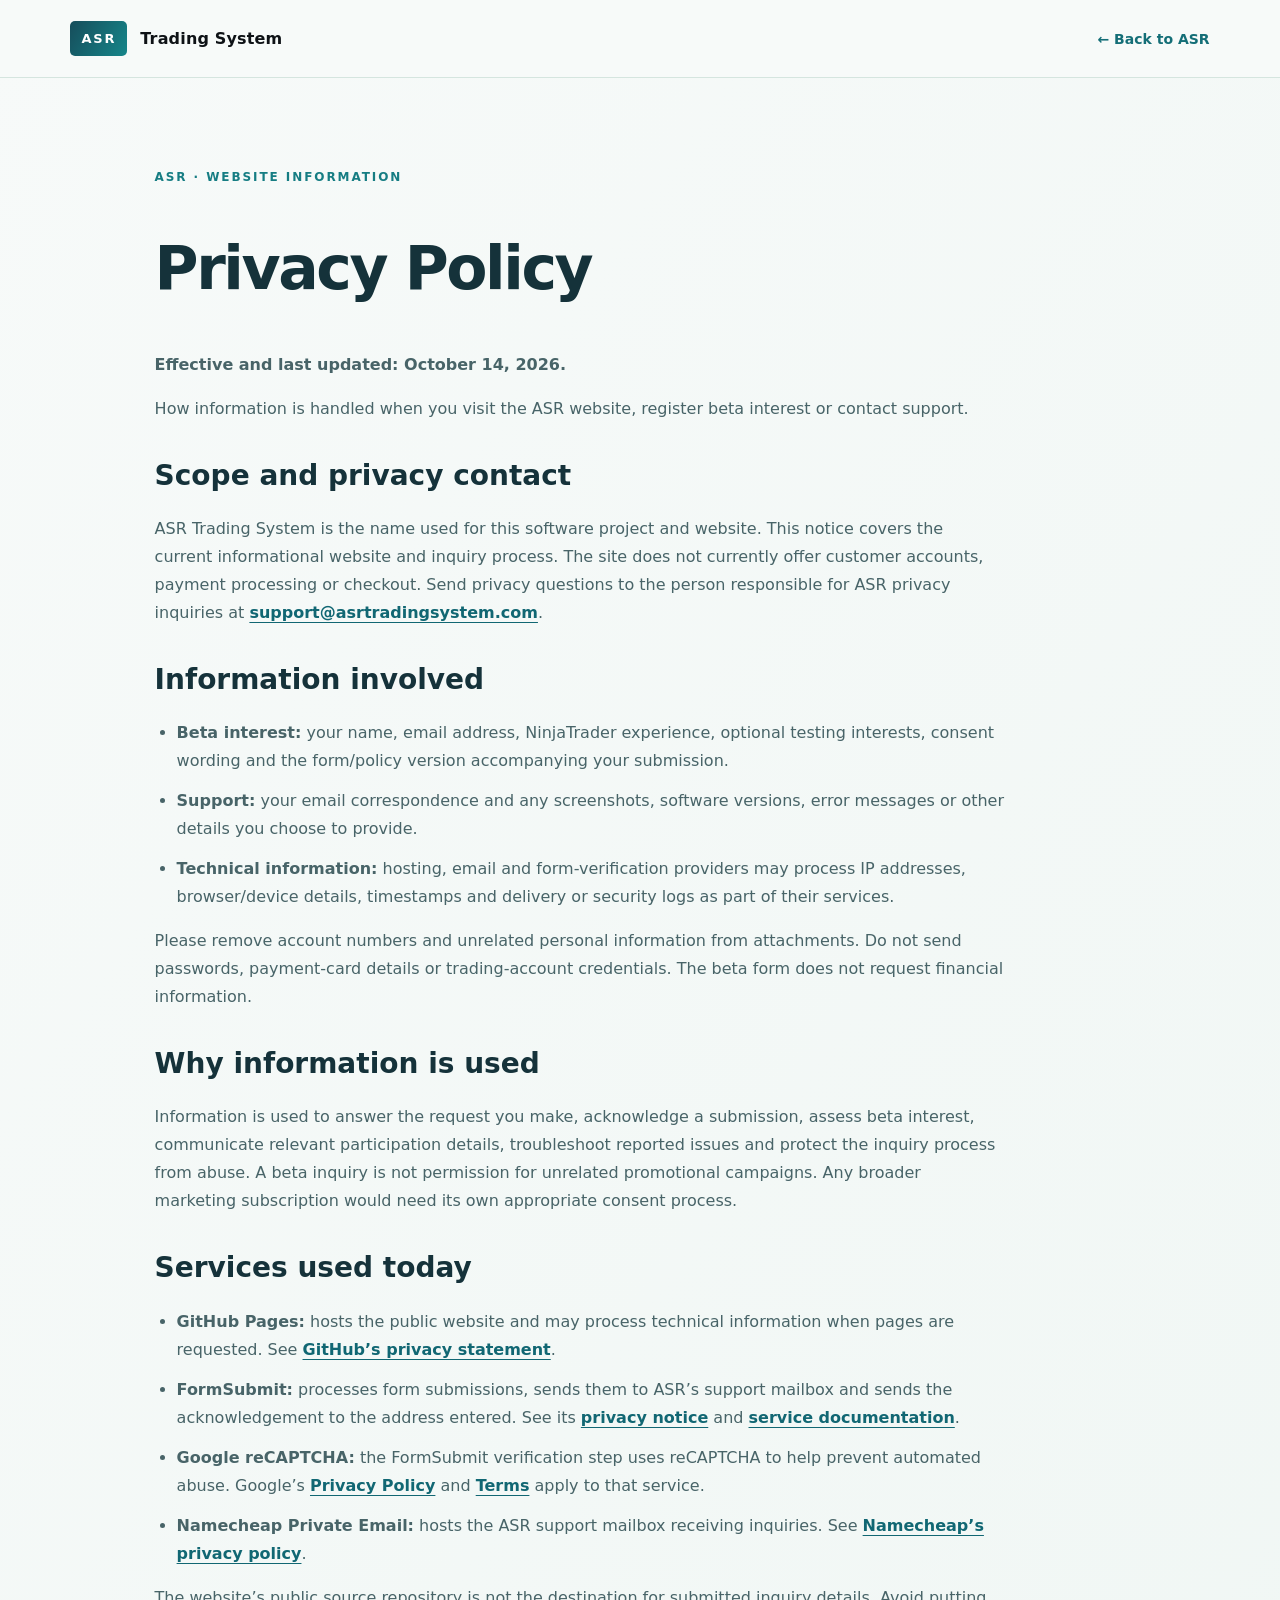
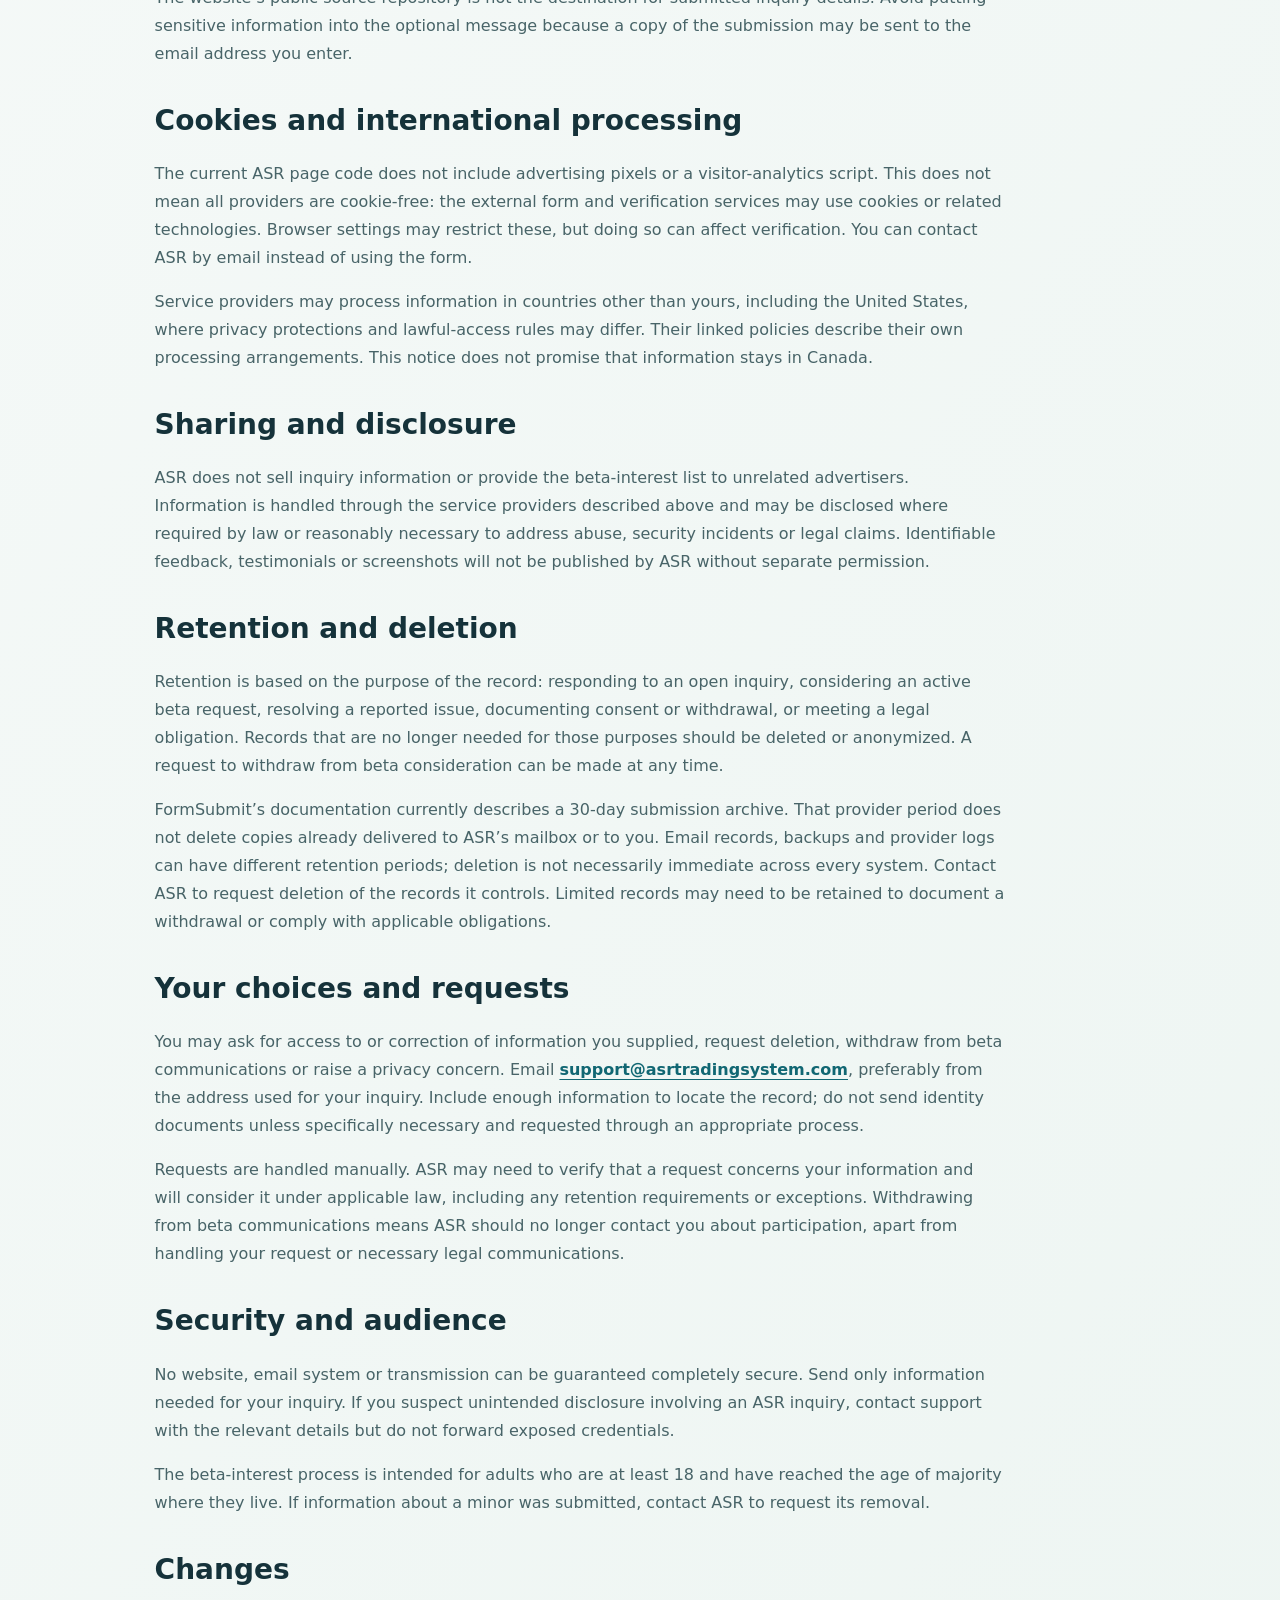
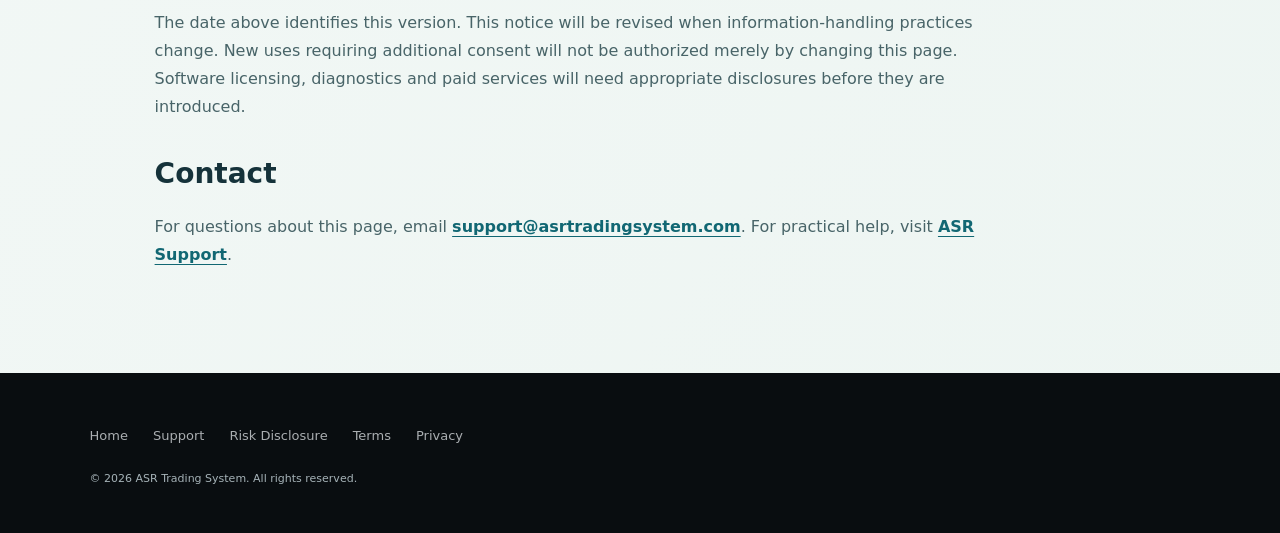
==== commit 5370df92: "Strengthen pre-launch privacy, website terms, risk and inquiry consent" ====
--- a/privacy.html
+++ b/privacy.html
@@ -1 +1,11 @@
-<!doctype html><html lang="en"><head><meta charset="utf-8"><meta name="viewport" content="width=device-width,initial-scale=1"><title>Privacy | ASR Trading System</title><link rel="stylesheet" href="styles.css"><link rel="stylesheet" href="website-refinements.css"></head><body class="legal-page"><header class="nav"><a class="brand" href="index.html"><span class="mark">ASR</span><span>Trading System</span></a><a class="legal-back" href="index.html">← Back to ASR</a></header><main><section class="section"><span class="kicker">LEGAL</span><h1>Privacy Policy</h1><div style="max-width:850px;line-height:1.8;color:#4f555a"><p><strong>Last updated: October 2026.</strong></p><p>ASR Trading System is currently a pre-launch product website. This site does not currently provide customer accounts, payment processing or an online checkout.</p><p>If you contact ASR Trading System by email or submit the private-beta interest form, we may collect your name, email address, NinjaTrader experience, and any optional message you provide. We use this information to respond to your inquiry, evaluate beta interest and communicate about beta access. Submitting the form does not create an account or guarantee access. Form submissions are handled by FormSubmit, a third-party form-to-email service, and may be subject to its processing practices. Please do not include passwords, trading account numbers, or other sensitive information. Personal information will not be sold. To request deletion of an inquiry, contact support@asrtradingsystem.com.</p><p>Future commercial services may use third-party providers for website hosting, payments, licensing, analytics or customer support. This policy will be updated before those services are introduced where necessary.</p><p>For privacy questions, contact <a href="mailto:support@asrtradingsystem.com">support@asrtradingsystem.com</a>.</p></div></section></main><footer><div class="legal"><a href="index.html">Home</a><a href="risk.html">Risk Disclosure</a><a href="terms.html">Terms</a></div><p class="copy">© 2026 ASR Trading System. All rights reserved.</p></footer></body></html>
+<!doctype html><html lang="en"><head><meta charset="utf-8"><meta name="viewport" content="width=device-width,initial-scale=1"><title>Privacy Policy | ASR Trading System</title><meta name="description" content="How information is handled when you visit the ASR website, register beta interest or contact support."><link rel="stylesheet" href="styles.css"><link rel="stylesheet" href="website-refinements.css"><link rel="stylesheet" href="beta-guide.css"></head><body class="legal-page"><a class="skip-link" href="#main-content">Skip to content</a><header class="nav"><a class="brand" href="index.html"><span class="mark">ASR</span><span>Trading System</span></a><a class="legal-back" href="index.html">← Back to ASR</a></header><main id="main-content"><section class="section"><span class="kicker">ASR · WEBSITE INFORMATION</span><h1>Privacy Policy</h1><div class="support-copy"><p><strong>Effective and last updated: <time datetime="2026-10-14">October 14, 2026</time>.</strong></p><p>How information is handled when you visit the ASR website, register beta interest or contact support.</p>
+<h2>Scope and privacy contact</h2><p>ASR Trading System is the name used for this software project and website. This notice covers the current informational website and inquiry process. The site does not currently offer customer accounts, payment processing or checkout. Send privacy questions to the person responsible for ASR privacy inquiries at <a href="mailto:support@asrtradingsystem.com?subject=ASR%20Privacy%20Request">support@asrtradingsystem.com</a>.</p>
+<h2>Information involved</h2><ul><li><strong>Beta interest:</strong> your name, email address, NinjaTrader experience, optional testing interests, consent wording and the form/policy version accompanying your submission.</li><li><strong>Support:</strong> your email correspondence and any screenshots, software versions, error messages or other details you choose to provide.</li><li><strong>Technical information:</strong> hosting, email and form-verification providers may process IP addresses, browser/device details, timestamps and delivery or security logs as part of their services.</li></ul><p>Please remove account numbers and unrelated personal information from attachments. Do not send passwords, payment-card details or trading-account credentials. The beta form does not request financial information.</p>
+<h2>Why information is used</h2><p>Information is used to answer the request you make, acknowledge a submission, assess beta interest, communicate relevant participation details, troubleshoot reported issues and protect the inquiry process from abuse. A beta inquiry is not permission for unrelated promotional campaigns. Any broader marketing subscription would need its own appropriate consent process.</p>
+<h2>Services used today</h2><ul><li><strong>GitHub Pages:</strong> hosts the public website and may process technical information when pages are requested. See <a href="https://docs.github.com/en/site-policy/privacy-policies/github-general-privacy-statement">GitHub’s privacy statement</a>.</li><li><strong>FormSubmit:</strong> processes form submissions, sends them to ASR’s support mailbox and sends the acknowledgement to the address entered. See its <a href="https://formsubmit.co/privacy.pdf">privacy notice</a> and <a href="https://formsubmit.co/documentation">service documentation</a>.</li><li><strong>Google reCAPTCHA:</strong> the FormSubmit verification step uses reCAPTCHA to help prevent automated abuse. Google’s <a href="https://policies.google.com/privacy">Privacy Policy</a> and <a href="https://policies.google.com/terms">Terms</a> apply to that service.</li><li><strong>Namecheap Private Email:</strong> hosts the ASR support mailbox receiving inquiries. See <a href="https://www.namecheap.com/legal/general/privacy-policy/">Namecheap’s privacy policy</a>.</li></ul><p>The website’s public source repository is not the destination for submitted inquiry details. Avoid putting sensitive information into the optional message because a copy of the submission may be sent to the email address you enter.</p>
+<h2>Cookies and international processing</h2><p>The current ASR page code does not include advertising pixels or a visitor-analytics script. This does not mean all providers are cookie-free: the external form and verification services may use cookies or related technologies. Browser settings may restrict these, but doing so can affect verification. You can contact ASR by email instead of using the form.</p><p>Service providers may process information in countries other than yours, including the United States, where privacy protections and lawful-access rules may differ. Their linked policies describe their own processing arrangements. This notice does not promise that information stays in Canada.</p>
+<h2>Sharing and disclosure</h2><p>ASR does not sell inquiry information or provide the beta-interest list to unrelated advertisers. Information is handled through the service providers described above and may be disclosed where required by law or reasonably necessary to address abuse, security incidents or legal claims. Identifiable feedback, testimonials or screenshots will not be published by ASR without separate permission.</p>
+<h2>Retention and deletion</h2><p>Retention is based on the purpose of the record: responding to an open inquiry, considering an active beta request, resolving a reported issue, documenting consent or withdrawal, or meeting a legal obligation. Records that are no longer needed for those purposes should be deleted or anonymized. A request to withdraw from beta consideration can be made at any time.</p><p>FormSubmit’s documentation currently describes a 30-day submission archive. That provider period does not delete copies already delivered to ASR’s mailbox or to you. Email records, backups and provider logs can have different retention periods; deletion is not necessarily immediate across every system. Contact ASR to request deletion of the records it controls. Limited records may need to be retained to document a withdrawal or comply with applicable obligations.</p>
+<h2>Your choices and requests</h2><p>You may ask for access to or correction of information you supplied, request deletion, withdraw from beta communications or raise a privacy concern. Email <a href="mailto:support@asrtradingsystem.com?subject=ASR%20Privacy%20Request">support@asrtradingsystem.com</a>, preferably from the address used for your inquiry. Include enough information to locate the record; do not send identity documents unless specifically necessary and requested through an appropriate process.</p><p>Requests are handled manually. ASR may need to verify that a request concerns your information and will consider it under applicable law, including any retention requirements or exceptions. Withdrawing from beta communications means ASR should no longer contact you about participation, apart from handling your request or necessary legal communications.</p>
+<h2>Security and audience</h2><p>No website, email system or transmission can be guaranteed completely secure. Send only information needed for your inquiry. If you suspect unintended disclosure involving an ASR inquiry, contact support with the relevant details but do not forward exposed credentials.</p><p>The beta-interest process is intended for adults who are at least 18 and have reached the age of majority where they live. If information about a minor was submitted, contact ASR to request its removal.</p>
+<h2>Changes</h2><p>The date above identifies this version. This notice will be revised when information-handling practices change. New uses requiring additional consent will not be authorized merely by changing this page. Software licensing, diagnostics and paid services will need appropriate disclosures before they are introduced.</p><h2>Contact</h2><p>For questions about this page, email <a href="mailto:support@asrtradingsystem.com">support@asrtradingsystem.com</a>. For practical help, visit <a href="support.html">ASR Support</a>.</p></div></section></main><footer><div class="legal"><a href="index.html">Home</a><a href="support.html">Support</a><a href="risk.html">Risk Disclosure</a><a href="terms.html">Terms</a><a href="privacy.html">Privacy</a></div><p class="copy">© 2026 ASR Trading System. All rights reserved.</p></footer></body></html>
--- a/website-refinements.css
+++ b/website-refinements.css
@@ -71,5 +71,3 @@
 @media(max-width:620px){html{scroll-padding-top:100px}.nav{min-height:70px;padding:10px 4vw;gap:8px}.brand{gap:8px;font-size:13px}.mark{padding:10px 8px}.nav-cta{font-size:10px;padding:13px 9px;box-shadow:none!important}.has-js .menu-toggle{padding:10px;font-size:12px}.menu-toggle span{display:none}.engine-list>div{grid-template-columns:1fr}.gallery-switcher{gap:8px}.gallery-switcher button{flex:1 0 40%;padding:10px}.gallery-frame>a{min-height:150px}.gallery-frame figcaption{padding:18px}.gallery-frame img{max-height:400px}.legal-page .nav{flex-wrap:nowrap}.legal-back{font-size:12px}.principles p{grid-template-columns:1fr;gap:8px}.execution-preview{padding:20px}.product-gallery h2{font-size:34px}}
 @media(max-width:360px){.nav .brand>span:last-child{max-width:60px}.nav-cta{font-size:9px}.hero h1{font-size:43px}.gallery-frame>a{min-height:120px}}
 @media(prefers-reduced-motion:reduce){html{scroll-behavior:auto!important}*,*::before,*::after{animation:none!important;transition:none!important}}
-
-.illustration-note{padding:0 23px;color:#bdcfd1;font-size:13px;line-height:1.65}.ready{color:#dfc297}.screen-kicker{color:#b9cdd1;font-size:10px;line-height:1.6}
--- a/beta-guide.css
+++ b/beta-guide.css
@@ -0,0 +1,27 @@
+/* Beta information pages; retain ASR's navy, teal, gold and violet palette. */
+.asr-guide{padding:75px 7vw;background:#f7faf9;color:#15323a}
+.asr-guide h2{font-size:clamp(32px,4.5vw,58px);letter-spacing:-.04em;line-height:1.08;margin:16px 0 22px}
+.guide-lead{max-width:800px;font-size:17px;line-height:1.75;color:#486468}
+.guide-tint{background:linear-gradient(125deg,#edf5f2,#f7faf9)}
+.guide-grid{display:grid;grid-template-columns:repeat(3,minmax(0,1fr));gap:20px;margin:30px 0}
+.guide-grid article{padding:28px;background:#fff;border:1px solid #cbded8;border-top:3px solid #16868a}
+.guide-grid article:nth-child(2){border-top-color:#d3a15d}.guide-grid article:nth-child(3){border-top-color:#8882c1}
+.guide-grid h3{font-size:23px;line-height:1.25;margin:18px 0 12px}
+.guide-grid p,.requirements li,.development-update p,.support-copy p,.support-copy li{font-size:16px;line-height:1.75;color:#486468}
+.guide-number{font-size:11px;letter-spacing:.12em;font-weight:800;color:#146e77}
+.requirements,.development-update{padding:28px;border:1px solid #c5dad4;margin-top:30px;background:#f7faf9}
+.requirements h3,.development-update h3{font-size:24px;line-height:1.3;margin:12px 0 18px;color:#15323a}
+.requirements ul,.support-copy ul,.support-copy ol{padding-left:22px}.requirements li,.support-copy li{margin-bottom:12px}
+.guide-link,.support-copy a:not(.btn){color:#116773;text-underline-offset:4px;font-weight:700}
+.mode-table-wrap{overflow-x:auto;margin-top:30px;border:1px solid #bfd6cf}
+.mode-table{width:100%;border-collapse:collapse;min-width:620px;font-size:15px;line-height:1.65}
+.mode-table caption{text-align:left;padding:16px 20px;font-weight:750;background:#e7f1ed}
+.mode-table th,.mode-table td{padding:20px;text-align:left;vertical-align:top;border-bottom:1px solid #cbded8}
+.mode-table thead{background:#123640;color:#fff}.mode-table tbody th{width:23%;color:#145d67}.mode-table tbody tr:last-child>*{border-bottom:0}
+.guide-note{font-size:14px;color:#4b666b;line-height:1.7}
+.screenshot-guide{padding:20px 24px;border-left:3px solid #d3a15d;background:#14343e;margin-top:24px;color:#d6e5e5}
+.screenshot-guide>strong{color:#edc58d}.screenshot-guide p{font-size:14px;line-height:1.9;margin:9px 0 0}.screenshot-guide b{color:#f1f6f4}
+.support-copy{max-width:850px}.support-copy h2{font-size:28px;margin-top:36px;color:#15323a}.support-copy h3{font-size:20px;color:#15323a}
+.support-copy .btn.primary{background:linear-gradient(120deg,#164d5b,#16868a);color:#fff;border-color:#146e77;line-height:1.5}
+.support-copy .guide-note{font-size:14px}.support-copy .actions{flex-wrap:wrap}
+@media(max-width:800px){.asr-guide{padding:55px 6vw}.guide-grid{grid-template-columns:1fr}.guide-grid article{padding:23px}.requirements,.development-update{padding:22px}.mode-table th,.mode-table td{padding:15px}.screenshot-guide{padding:16px}}
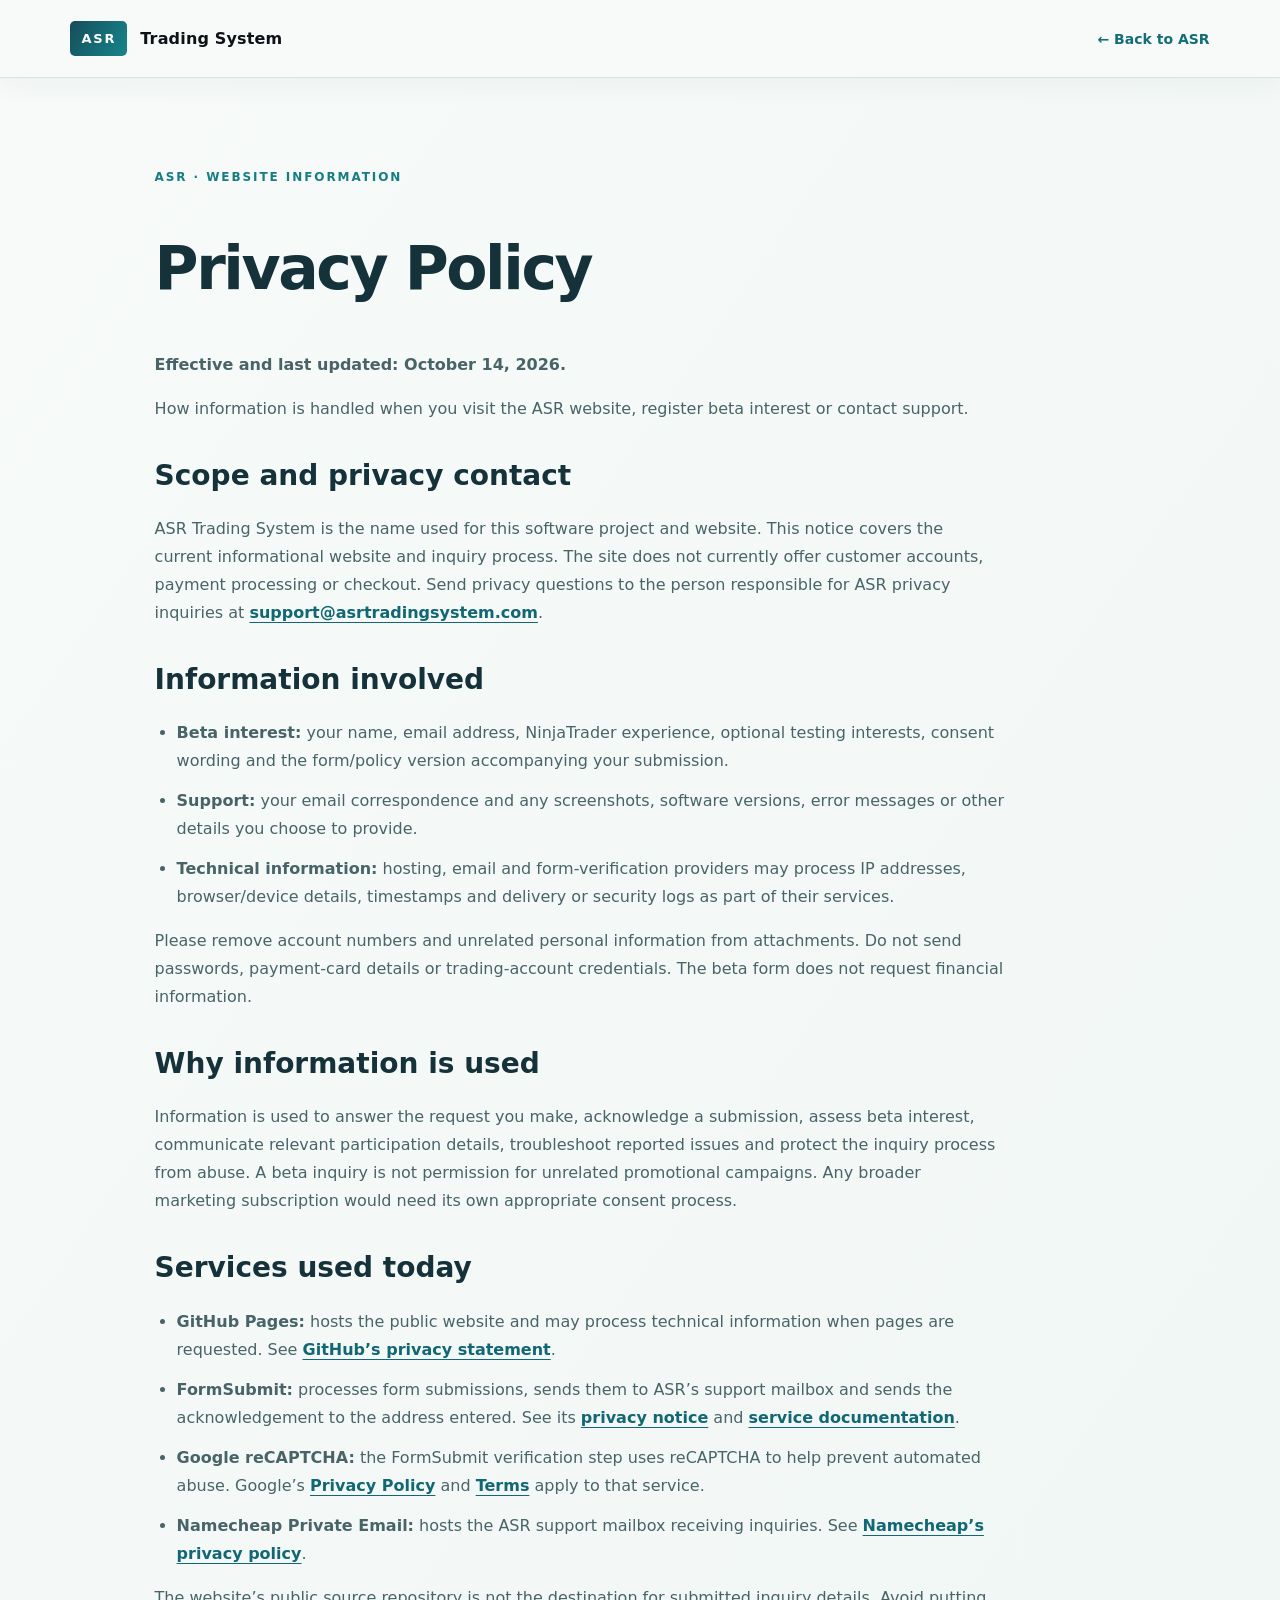
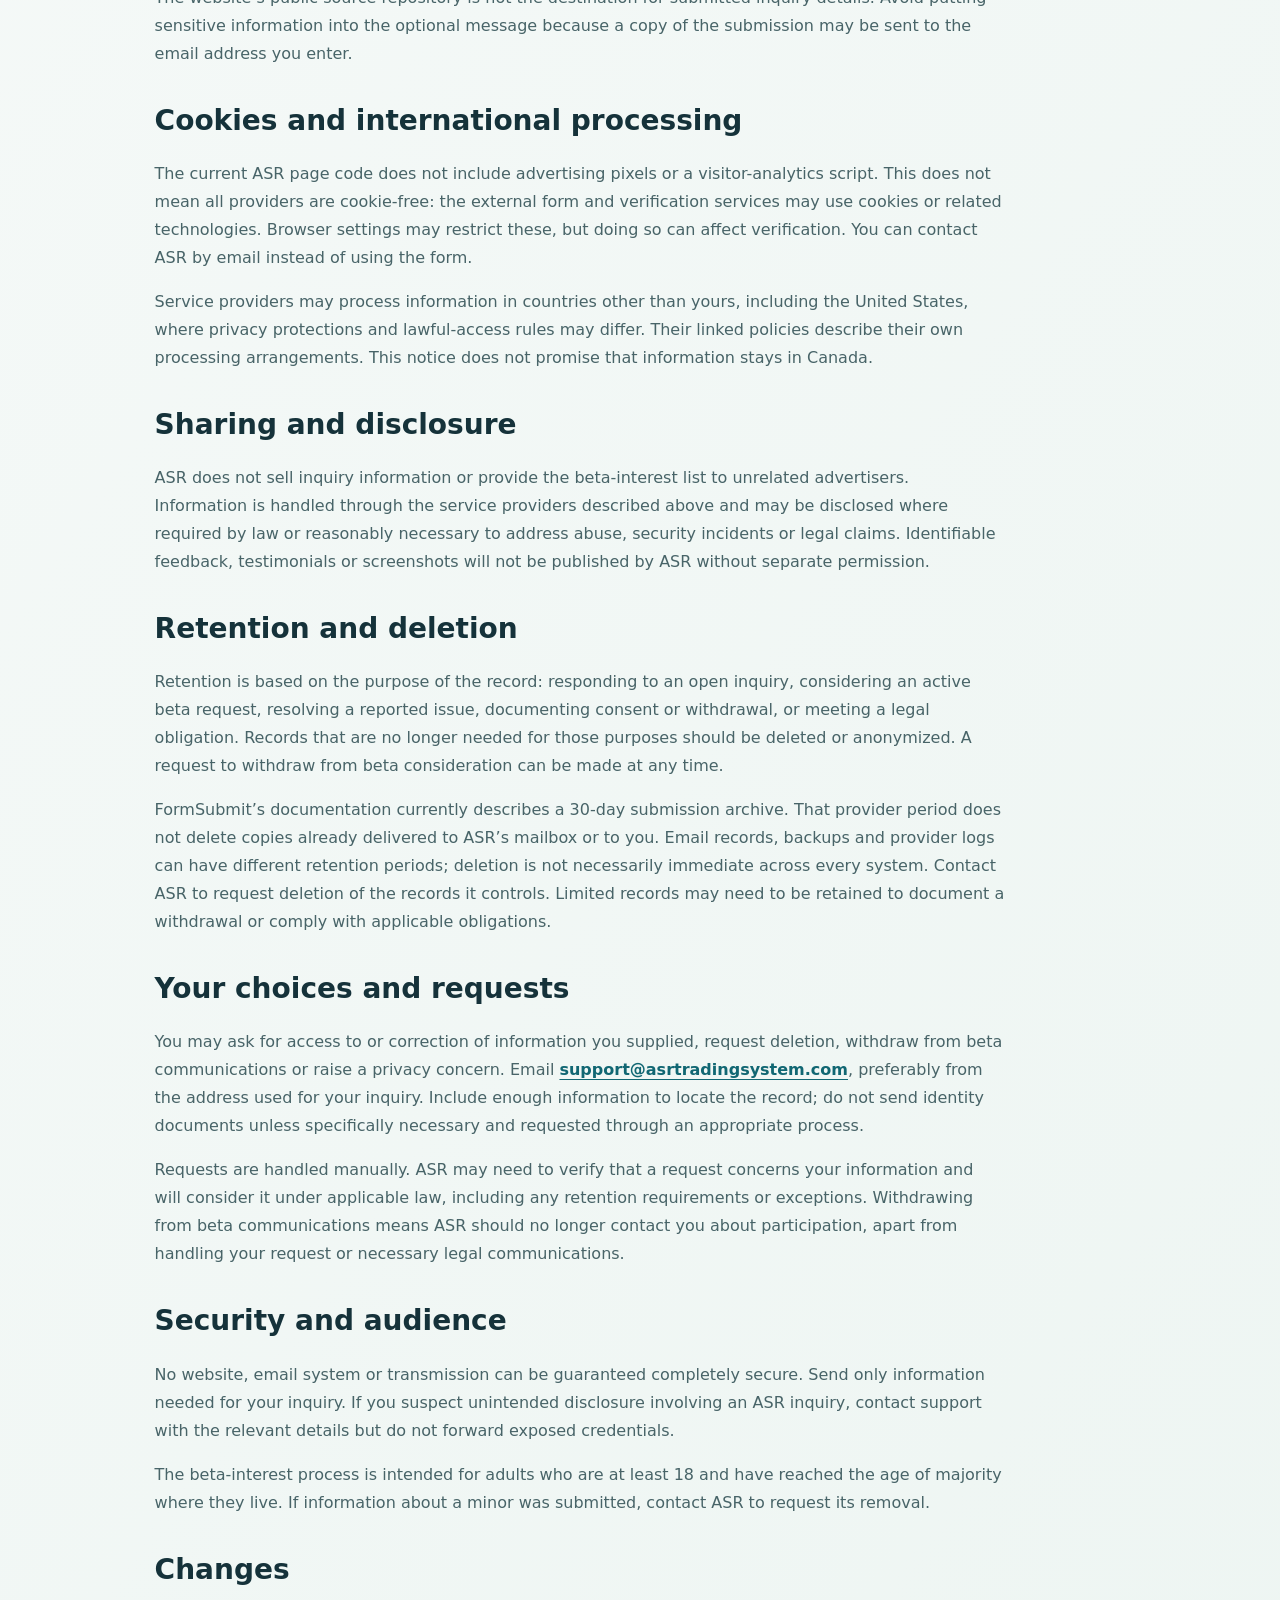
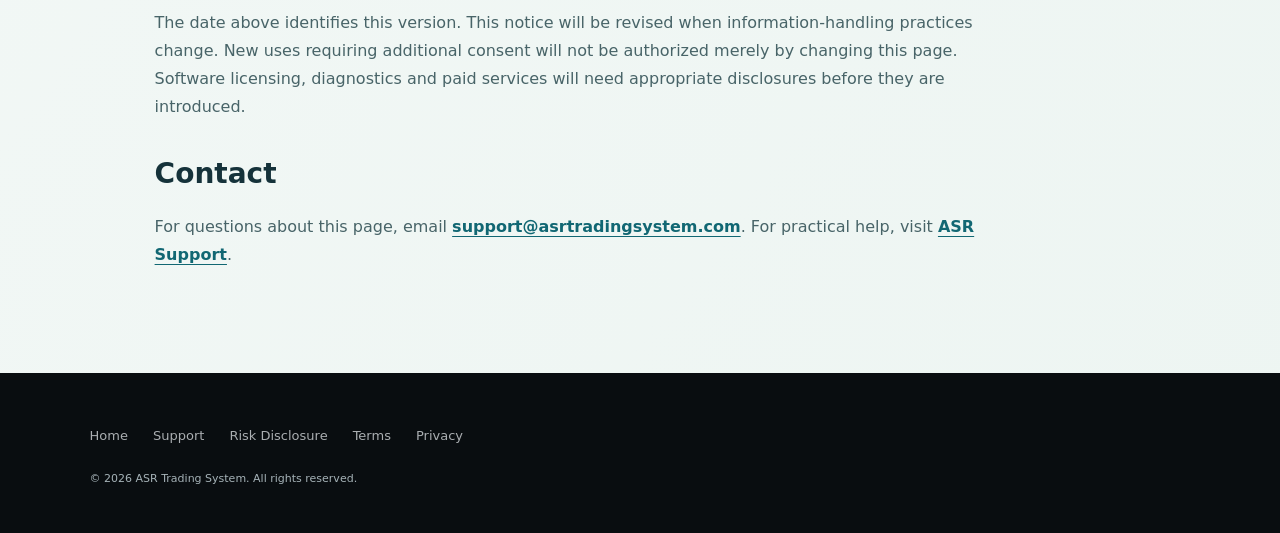
==== commit 7a67ec4e: "Harden privacy.html with restrictive CSP and referrer policy" ====
--- a/privacy.html
+++ b/privacy.html
@@ -1,4 +1,4 @@
-<!doctype html><html lang="en"><head><meta charset="utf-8"><meta name="viewport" content="width=device-width,initial-scale=1"><title>Privacy Policy | ASR Trading System</title><meta name="description" content="How information is handled when you visit the ASR website, register beta interest or contact support."><link rel="stylesheet" href="styles.css"><link rel="stylesheet" href="website-refinements.css"><link rel="stylesheet" href="beta-guide.css"></head><body class="legal-page"><a class="skip-link" href="#main-content">Skip to content</a><header class="nav"><a class="brand" href="index.html"><span class="mark">ASR</span><span>Trading System</span></a><a class="legal-back" href="index.html">← Back to ASR</a></header><main id="main-content"><section class="section"><span class="kicker">ASR · WEBSITE INFORMATION</span><h1>Privacy Policy</h1><div class="support-copy"><p><strong>Effective and last updated: <time datetime="2026-10-14">October 14, 2026</time>.</strong></p><p>How information is handled when you visit the ASR website, register beta interest or contact support.</p>
+<!doctype html><html lang="en"><head><meta charset="utf-8"><meta http-equiv="Content-Security-Policy" content="default-src 'none'; script-src 'self'; script-src-attr 'none'; style-src 'self'; style-src-attr 'none'; img-src 'self'; font-src 'self'; connect-src 'none'; object-src 'none'; frame-src 'none'; base-uri 'none'; form-action 'self' https://formsubmit.co; upgrade-insecure-requests"><meta name="referrer" content="strict-origin-when-cross-origin"><meta name="viewport" content="width=device-width,initial-scale=1"><title>Privacy Policy | ASR Trading System</title><meta name="description" content="How information is handled when you visit the ASR website, register beta interest or contact support."><link rel="stylesheet" href="styles.css"><link rel="stylesheet" href="website-refinements.css"><link rel="stylesheet" href="beta-guide.css"><link rel="stylesheet" href="page-details.css"></head><body class="legal-page"><a class="skip-link" href="#main-content">Skip to content</a><header class="nav"><a class="brand" href="index.html"><span class="mark">ASR</span><span>Trading System</span></a><a class="legal-back" href="index.html">← Back to ASR</a></header><main id="main-content"><section class="section"><span class="kicker">ASR · WEBSITE INFORMATION</span><h1>Privacy Policy</h1><div class="support-copy"><p><strong>Effective and last updated: <time datetime="2026-10-14">October 14, 2026</time>.</strong></p><p>How information is handled when you visit the ASR website, register beta interest or contact support.</p>
 <h2>Scope and privacy contact</h2><p>ASR Trading System is the name used for this software project and website. This notice covers the current informational website and inquiry process. The site does not currently offer customer accounts, payment processing or checkout. Send privacy questions to the person responsible for ASR privacy inquiries at <a href="mailto:support@asrtradingsystem.com?subject=ASR%20Privacy%20Request">support@asrtradingsystem.com</a>.</p>
 <h2>Information involved</h2><ul><li><strong>Beta interest:</strong> your name, email address, NinjaTrader experience, optional testing interests, consent wording and the form/policy version accompanying your submission.</li><li><strong>Support:</strong> your email correspondence and any screenshots, software versions, error messages or other details you choose to provide.</li><li><strong>Technical information:</strong> hosting, email and form-verification providers may process IP addresses, browser/device details, timestamps and delivery or security logs as part of their services.</li></ul><p>Please remove account numbers and unrelated personal information from attachments. Do not send passwords, payment-card details or trading-account credentials. The beta form does not request financial information.</p>
 <h2>Why information is used</h2><p>Information is used to answer the request you make, acknowledge a submission, assess beta interest, communicate relevant participation details, troubleshoot reported issues and protect the inquiry process from abuse. A beta inquiry is not permission for unrelated promotional campaigns. Any broader marketing subscription would need its own appropriate consent process.</p>
@@ -8,4 +8,4 @@
 <h2>Retention and deletion</h2><p>Retention is based on the purpose of the record: responding to an open inquiry, considering an active beta request, resolving a reported issue, documenting consent or withdrawal, or meeting a legal obligation. Records that are no longer needed for those purposes should be deleted or anonymized. A request to withdraw from beta consideration can be made at any time.</p><p>FormSubmit’s documentation currently describes a 30-day submission archive. That provider period does not delete copies already delivered to ASR’s mailbox or to you. Email records, backups and provider logs can have different retention periods; deletion is not necessarily immediate across every system. Contact ASR to request deletion of the records it controls. Limited records may need to be retained to document a withdrawal or comply with applicable obligations.</p>
 <h2>Your choices and requests</h2><p>You may ask for access to or correction of information you supplied, request deletion, withdraw from beta communications or raise a privacy concern. Email <a href="mailto:support@asrtradingsystem.com?subject=ASR%20Privacy%20Request">support@asrtradingsystem.com</a>, preferably from the address used for your inquiry. Include enough information to locate the record; do not send identity documents unless specifically necessary and requested through an appropriate process.</p><p>Requests are handled manually. ASR may need to verify that a request concerns your information and will consider it under applicable law, including any retention requirements or exceptions. Withdrawing from beta communications means ASR should no longer contact you about participation, apart from handling your request or necessary legal communications.</p>
 <h2>Security and audience</h2><p>No website, email system or transmission can be guaranteed completely secure. Send only information needed for your inquiry. If you suspect unintended disclosure involving an ASR inquiry, contact support with the relevant details but do not forward exposed credentials.</p><p>The beta-interest process is intended for adults who are at least 18 and have reached the age of majority where they live. If information about a minor was submitted, contact ASR to request its removal.</p>
-<h2>Changes</h2><p>The date above identifies this version. This notice will be revised when information-handling practices change. New uses requiring additional consent will not be authorized merely by changing this page. Software licensing, diagnostics and paid services will need appropriate disclosures before they are introduced.</p><h2>Contact</h2><p>For questions about this page, email <a href="mailto:support@asrtradingsystem.com">support@asrtradingsystem.com</a>. For practical help, visit <a href="support.html">ASR Support</a>.</p></div></section></main><footer><div class="legal"><a href="index.html">Home</a><a href="support.html">Support</a><a href="risk.html">Risk Disclosure</a><a href="terms.html">Terms</a><a href="privacy.html">Privacy</a></div><p class="copy">© 2026 ASR Trading System. All rights reserved.</p></footer></body></html>+<h2>Changes</h2><p>The date above identifies this version. This notice will be revised when information-handling practices change. New uses requiring additional consent will not be authorized merely by changing this page. Software licensing, diagnostics and paid services will need appropriate disclosures before they are introduced.</p><h2>Contact</h2><p>For questions about this page, email <a href="mailto:support@asrtradingsystem.com">support@asrtradingsystem.com</a>. For practical help, visit <a href="support.html">ASR Support</a>.</p></div></section></main><footer><div class="legal"><a href="index.html">Home</a><a href="support.html">Support</a><a href="risk.html">Risk Disclosure</a><a href="terms.html">Terms</a><a href="privacy.html">Privacy</a></div><p class="copy">© 2026 ASR Trading System. All rights reserved.</p></footer></body></html>
--- a/page-details.css
+++ b/page-details.css
@@ -0,0 +1,141 @@
+/* Extracted presentation rules: keep inline execution and styles disabled by CSP. */
+
+/* Final vendor-review legibility pass */
+.hero-visual{background:#10161a!important;color:#fff!important}
+.visual-top,.visual-foot{color:#c4cbd0!important;font-size:11px!important;line-height:1.45!important;letter-spacing:.14em!important;font-weight:800!important}
+.live{color:#c5dccd!important;font-size:11px!important}.live i{width:8px!important;height:8px!important;box-shadow:0 0 0 5px rgba(134,164,147,.16)!important}
+.visual-core>small{display:block;color:#b7c0c6!important;font-size:11px!important;line-height:1.4!important;font-weight:750!important;letter-spacing:.16em!important;margin-bottom:10px!important}
+.workflow-item{padding:24px 0 22px!important;border-bottom:1px solid #4a555c!important}
+.workflow-item strong{color:#758087!important;font-size:50px!important;font-weight:800!important;line-height:1!important}
+.workflow-item p{color:#fffdf7!important;font-size:16px!important;line-height:1.3!important;letter-spacing:.12em!important;font-weight:850!important;margin:8px 0 10px!important}
+.workflow-item span{display:block;color:#bdc6cb!important;font-size:11px!important;line-height:1.5!important;letter-spacing:.07em!important;font-weight:550!important}
+.hero-visual:before,.hero-visual:after{border-color:#465159!important}
+.release-badge{display:inline-flex!important;align-items:center!important;gap:14px!important;margin-top:25px!important;padding:14px 18px!important;border:1px solid rgba(102,139,118,.42)!important;background:rgba(255,255,255,.20)!important;max-width:100%!important}
+.release-badge>i{display:block!important;width:8px!important;height:8px!important;min-width:8px!important;border-radius:50%!important;background:var(--accent)!important;box-shadow:0 0 0 5px rgba(102,139,118,.10)!important}
+.release-badge>div{display:flex!important;align-items:center!important;gap:16px!important;flex-wrap:wrap!important}.release-badge b{display:block!important;font-size:12px!important;line-height:1.4!important;letter-spacing:.10em!important;white-space:nowrap!important}.release-badge span{display:block!important;font-size:13px!important;line-height:1.45!important;color:#465159!important}
+@media(max-width:980px){.release-badge{width:100%!important}.release-badge>div{gap:7px!important}.release-badge b,.release-badge span{width:100%!important}.hero-visual{display:none!important}}
+
+/* Beta experience enhancements */
+.beta-banner{background:#14231e;color:#e5f2e9;padding:13px 6%;display:flex;gap:18px;align-items:center;justify-content:center;flex-wrap:wrap;font-size:13px;letter-spacing:.02em}
+.beta-banner strong{color:#a9dfb8}.beta-banner a{color:#e5f2e9;text-decoration:underline;text-underline-offset:4px}
+.journey{background:#f5f5f0;padding:90px max(6%,calc((100% - 1200px)/2));color:#1d2828}
+.journey h2,.faq-wrap h2{font-size:clamp(30px,4vw,52px);line-height:1.12;letter-spacing:-.035em;margin:12px 0 18px}
+.journey-lead{max-width:680px;line-height:1.7;color:#4c5a57}
+.journey-grid{display:grid;grid-template-columns:repeat(3,minmax(0,1fr));gap:18px;margin-top:32px}
+.journey-card{border:1px solid #d7dfd8;background:#fff;padding:30px;min-height:250px;transition:transform .2s,box-shadow .2s}
+.journey-card:hover{transform:translateY(-5px);box-shadow:0 18px 40px rgba(14,37,27,.10)}
+.journey-card small{font-size:12px;color:#577b65;font-weight:800;letter-spacing:.14em}
+.journey-card h3{font-size:25px;margin:20px 0 12px;color:#1b2926}
+.journey-card p{line-height:1.65;color:#53605b}
+.faq-wrap{padding:90px max(6%,calc((100% - 1000px)/2));background:#10191a;color:#fff}
+.faq-wrap .section-label{color:#a2c4ac}
+.faq-wrap details{border-bottom:1px solid #435150;padding:22px 0}
+.faq-wrap summary{cursor:pointer;font-size:18px;font-weight:700;list-style:none;display:flex;justify-content:space-between;gap:20px}
+.faq-wrap summary:after{content:'+';color:#a8c7b0;font-size:24px}
+.faq-wrap details[open] summary:after{content:'−'}
+.faq-wrap details p{color:#c4d0cc;max-width:760px;line-height:1.7;margin:15px 0 3px}
+.beta-invite{padding:50px 6%;background:#dce8df;color:#182921;text-align:center}
+.beta-invite h2{font-size:clamp(26px,3vw,42px);margin:0 0 14px}
+.beta-invite p{max-width:660px;margin:0 auto 22px;line-height:1.65}
+.beta-invite a{display:inline-block;background:#1b3327;color:white;padding:15px 26px;text-decoration:none;font-weight:750}
+.beta-invite a:hover{background:#315642}
+@media(max-width:800px){.journey-grid{grid-template-columns:1fr}.journey,.faq-wrap{padding:60px 6%}.journey-card{min-height:0}}
+
+/* ASR professional color refresh */
+:root{--accent:#16858b;--accent2:#54ada7;--paper:#f5f9f8;--paper2:#eaf3f0;--dark:#12313b;--dark2:#0b202a}
+.hero{background:linear-gradient(115deg,#f7fbfa,#e9f4f1)}
+.hero h1 span,.intro h2 em,.price-section h2 em{color:#16858b!important}
+.mark,.nav-cta,.btn.primary{background:#146e77!important;color:#fff!important}
+.hero-visual{background:linear-gradient(145deg,#102b36,#143c42)!important}
+.workflow-item strong{color:#63b8b1!important}
+.workflow-item:nth-child(2) strong{color:#d4a15c!important}
+.workflow-item:nth-child(3) strong{color:#9692d4!important}
+.platform-cards article{border-top:3px solid #16858b}
+.platform-cards article:nth-child(2){border-top-color:#d4a15c}
+.platform-cards article:nth-child(3){border-top-color:#7979b8}
+.execution,.philosophy{background:linear-gradient(135deg,#102630,#164149)!important}
+.intelligence{background:#f7fbfa}
+.release{background:linear-gradient(130deg,#e7f2ee,#f7faf8)}
+
+/* ASR Signature Edition — restrained institutional palette */
+:root{--accent:#16868a;--accent2:#50aaa1;--paper:#f7faf9;--paper2:#eaf2ef;--dark:#112932}
+.hero{background:radial-gradient(ellipse at 65% 18%,rgba(40,148,145,.13),transparent 48%),linear-gradient(125deg,#f8faf9,#edf5f2)}
+.hero h1 span,.intro h2 em,.price-section h2 em{color:#167d83!important}
+.mark,.nav-cta,.btn.primary{background:linear-gradient(120deg,#164d5b,#16868a)!important;color:white!important}
+.nav-cta:hover,.btn.primary:hover{filter:brightness(1.13)}
+.hero-visual{background:linear-gradient(145deg,#102630,#173e45)!important;border-color:#3a6567!important}
+.workflow-item strong{color:#65b7b0!important}
+.workflow-item:nth-child(2) strong{color:#d3a15d!important}
+.workflow-item:nth-child(3) strong{color:#a39ad3!important}
+.platform-cards article{border-top:3px solid #16868a;box-shadow:0 12px 36px rgba(20,57,59,.05)}
+.platform-cards article:nth-child(2){border-top-color:#d3a15d}
+.platform-cards article:nth-child(3){border-top-color:#8882c1}
+.execution,.philosophy{background:linear-gradient(125deg,#102831,#174149)!important}
+.intelligence{background:#f7faf9}
+.release{background:linear-gradient(125deg,#e9f4f0,#f8faf9)}
+.beta-invite{background:linear-gradient(130deg,#102c35,#1a5054);color:#f1f8f6}
+.beta-invite h2{color:#fff}
+.beta-invite p{color:#d6e7e2}
+.beta-invite a{background:linear-gradient(110deg,#d6a764,#ebc48e);color:#172e32}
+.beta-invite a:hover{background:#f0ce9b}
+.beta-form{max-width:720px;margin:32px auto 0;text-align:left;background:#f8faf9;color:#183139;padding:clamp(22px,4vw,40px);border:1px solid #d2e2dc;box-shadow:0 24px 60px rgba(0,0,0,.16)}
+.beta-form-grid{display:grid;grid-template-columns:1fr 1fr;gap:16px}
+.beta-field{display:flex;flex-direction:column;gap:8px;margin-bottom:17px}
+.beta-field label{font-size:12px;font-weight:800;letter-spacing:.06em;color:#26474a}
+.beta-field input,.beta-field select,.beta-field textarea{width:100%;border:1px solid #bbceca;border-radius:3px;padding:13px 14px;background:white;color:#183139;font:inherit;font-size:15px}
+.beta-field input:focus,.beta-field select:focus,.beta-field textarea:focus{outline:2px solid #16868a;outline-offset:2px}
+.beta-form .beta-consent{display:flex;align-items:flex-start;gap:10px;font-size:13px;line-height:1.5;color:#435b5a;margin-bottom:20px}
+.beta-form .beta-consent input{margin-top:4px}
+.beta-form button{border:0;background:#166f77;color:white;font-weight:800;padding:15px 24px;cursor:pointer;width:100%;font-size:14px}
+.beta-form button:hover{background:#10545c}
+.beta-form .form-fine{font-size:12px;color:#59706b;margin:14px 0 0;line-height:1.6}
+@media(max-width:640px){.beta-form-grid{grid-template-columns:1fr}.beta-form{padding:22px}}
+
+/* ASR presentation and accessibility enhancement */
+:focus-visible{outline:3px solid #d6a764!important;outline-offset:4px}
+::selection{background:#c4e7de;color:#102c35}
+.nav{background:rgba(247,250,249,.94);border-bottom:1px solid #dce9e4}
+.nav nav a{position:relative}.nav nav a:hover{color:#14777e}
+.nav nav a:after{content:"";position:absolute;left:0;bottom:-7px;width:0;height:2px;background:#16868a;transition:width .2s}.nav nav a:hover:after{width:100%}
+.hero-meta b{color:#164b53}
+.trustbar{background:#102b35;color:#c4dcd7}
+.journey{background:linear-gradient(180deg,#f0f7f4,#f9fbfa)}
+.journey-card{border:1px solid #d7e7e1;border-top:3px solid #16868a;border-radius:4px}
+.journey-card:nth-child(2){border-top-color:#d6a764}
+.journey-card:nth-child(3){border-top-color:#8882c1}
+.faq-wrap{background:linear-gradient(145deg,#0c252e,#153b42)}
+.faq-wrap details{transition:background .2s;padding-left:12px;padding-right:12px}
+.faq-wrap details:hover{background:rgba(255,255,255,.035)}
+.faq-wrap details[open]{background:rgba(255,255,255,.045)}
+.faq-wrap summary:focus-visible{outline:2px solid #d6a764}
+.feature-spotlight{padding:88px max(6%,calc((100% - 1200px)/2));background:#f7faf9}
+.feature-spotlight h2{font-size:clamp(34px,4vw,58px);letter-spacing:-.045em;line-height:1.05;margin:14px 0 18px;color:#15323a}
+.feature-spotlight>p{color:#4c6667;max-width:710px;line-height:1.7}
+.feature-grid{display:grid;grid-template-columns:repeat(3,minmax(0,1fr));gap:18px;margin-top:30px}
+.feature-tile{background:#fff;border:1px solid #d5e3df;border-radius:4px;padding:30px;min-height:280px;box-shadow:0 14px 35px rgba(19,49,56,.045);transition:transform .2s,box-shadow .2s}
+.feature-tile:hover{transform:translateY(-5px);box-shadow:0 20px 45px rgba(19,49,56,.09)}
+.feature-tile .feature-index{font-size:12px;letter-spacing:.16em;font-weight:800;color:#167f85}
+.feature-tile:nth-child(2) .feature-index{color:#a57935}
+.feature-tile:nth-child(3) .feature-index{color:#7770ae}
+.feature-tile h3{font-size:25px;color:#14333b;margin:23px 0 12px}
+.feature-tile p{line-height:1.65;color:#506466}
+.feature-tile a{display:inline-block;color:#116e76;font-weight:800;text-decoration:none;border-bottom:1px solid #9ccbc8;padding-bottom:5px;margin-top:12px}
+.beta-invite{scroll-margin-top:90px}
+@media(max-width:850px){.feature-grid{grid-template-columns:1fr}.feature-tile{min-height:0}.feature-spotlight{padding:65px 6%}}
+@media(prefers-reduced-motion:reduce){html{scroll-behavior:auto}*,*:before,*:after{transition-duration:.01ms!important;animation-duration:.01ms!important}}
+
+/* Signature finishing details: keep existing page structure */
+.nav{box-shadow:0 7px 28px rgba(13,36,43,.045)}
+.hero h1{font-weight:730;text-wrap:balance}
+.hero .lead{color:#405d61}
+.section-label,.eyebrow{color:#4a7779}
+.platform-cards article,.journey-card,.feature-tile{transition:transform .22s ease,box-shadow .22s ease}
+.platform-cards article:hover{transform:translateY(-3px);box-shadow:0 22px 45px rgba(15,54,62,.09)}
+.engine-list>div{border-color:rgba(145,192,188,.24)}
+.beta-form{border-top:3px solid #cba36d}
+.nav-cta,.btn.primary{box-shadow:0 6px 16px rgba(13,92,99,.14)}
+@media(prefers-reduced-motion:reduce){.platform-cards article:hover{transform:none}}
+
+.asr-detail-1{max-width:680px !important;color:#c7d9da !important;font-size:17px !important;line-height:1.75 !important}
+.asr-detail-2{display:none !important}
+.asr-detail-3{margin-top:0 !important}
